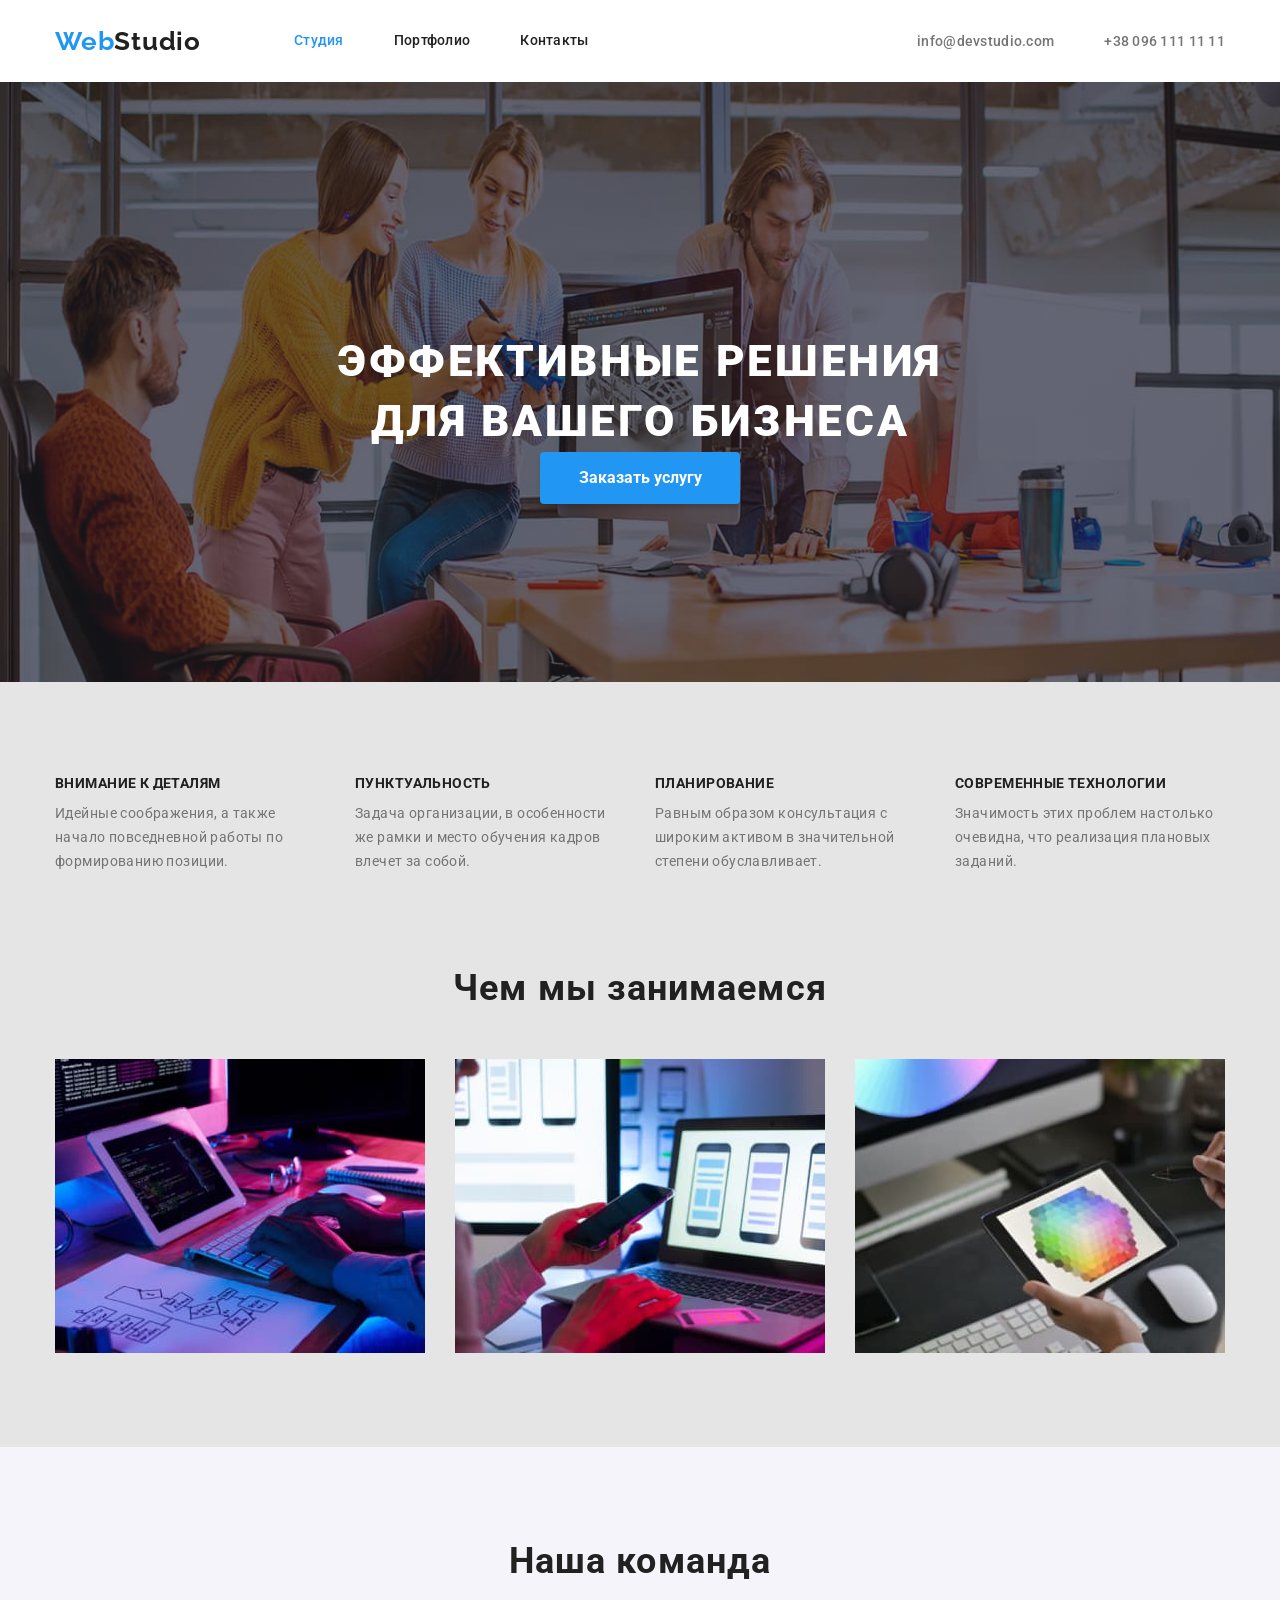
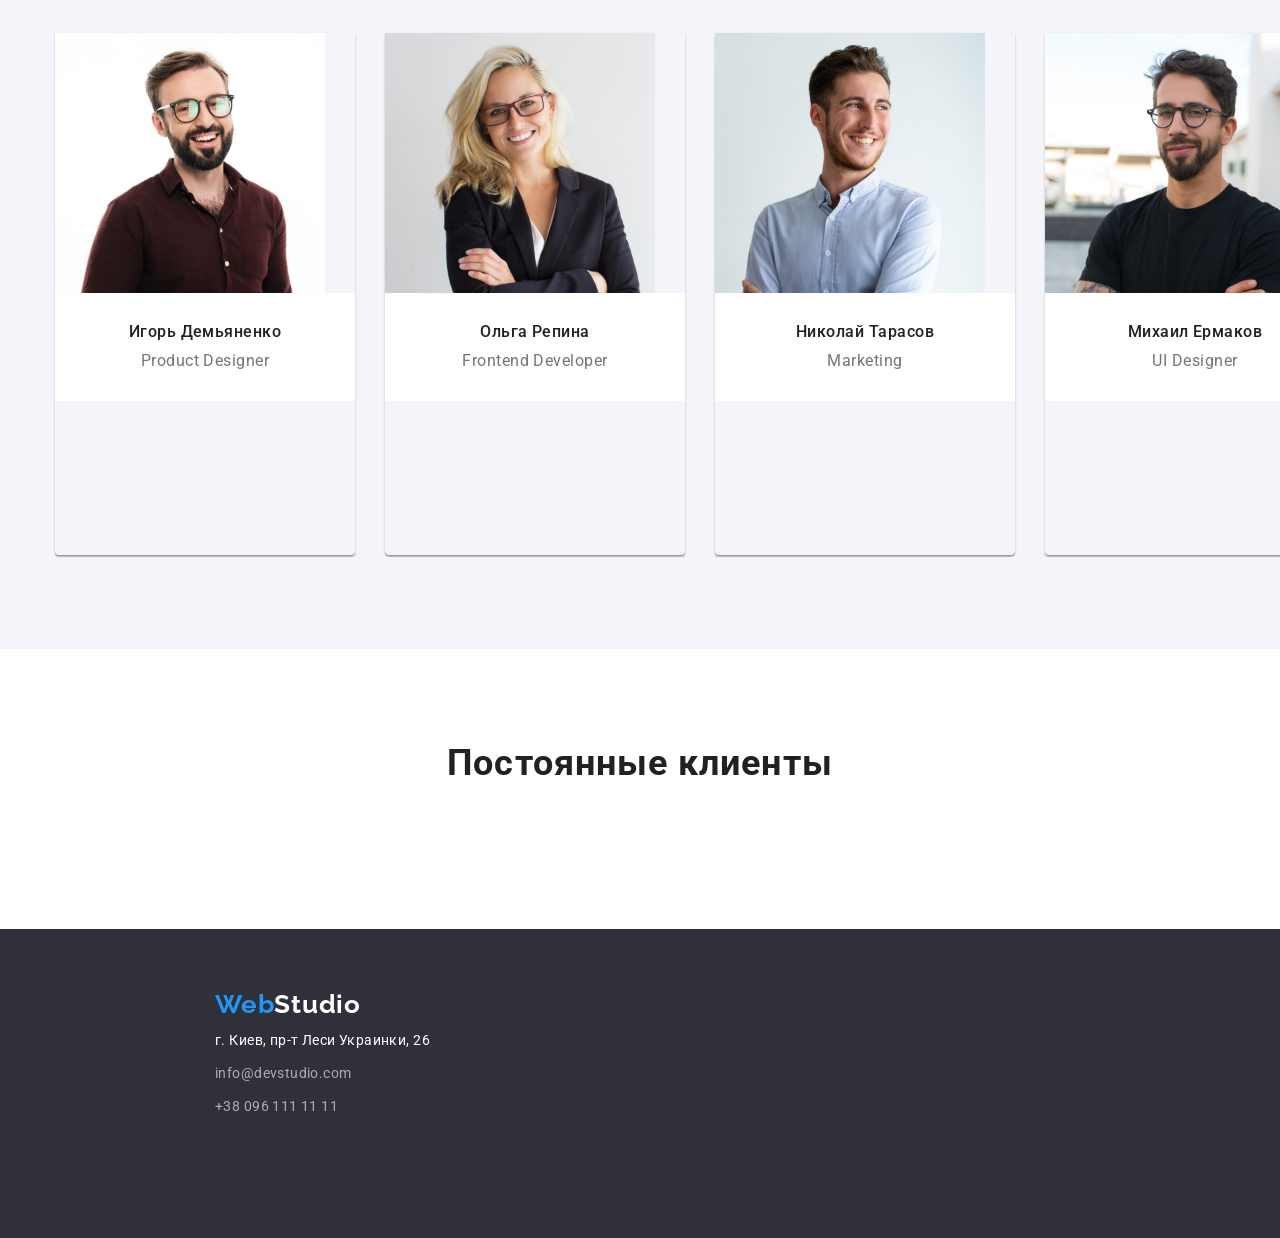
==== index.html @ 3b401ec9 "Add files via upload" ====
<!DOCTYPE html>
<html lang="ru">
<head>
    <meta charset="UTF-8">
    <meta name="viewport" content="width=device-width, initial-scale=1.0">
    <title>WebStudio</title>
    <!-- добавим шрифты Raleway, Roboto -->
    <link href="https://fonts.googleapis.com/css2?family=Raleway:wght@700&family=Roboto:wght@400;500;700;900&display=swap" rel="stylesheet"/>
    <link href="https://cdnjs.cloudflare.com/ajax/libs/modern-normalize/1.0.0/modern-normalize.min.css" rel="stylesheet"/>
    <link href="./css/styles.css" rel="stylesheet"/>
</head>
<body>
    <!-- Шапка сайта (Верхняя линяя) -->
    <header>
        <div class="header container">
        <!-- Главный блок навигации -->
        <nav class="site-nav">
            <a href="./index.html" lang="en" class="logo">
                Web<span class="logo-text-header">Studio</span>
            </a>

            <ul class="site-nav-list">
                <li class="site-nav-item">
                    <a href="./index.html" class="link current">Студия</a>
                </li>
                <li class="site-nav-item">
                    <a href="./portfolio.html" class="link">Портфолио</a>
                </li>
                <li class="site-nav-item">
                    <a href="" class="link">Контакты</a>
                </li>
            </ul>
        </nav>
        <!-- Контакты -->
        <div class="contacts">
            <ul class="contacts-list">
                <li>
                    <a href="mailto:info@devstudio.com" class="contacts-list-item">info@devstudio.com</a>
                </li>
                <li>
                    <a href="tel:+380961111111" class="contacts-list-item">+38 096 111 11 11</a>
                </li>
            </ul>
        </div>
        </div>
    </header>
    <!-- Основной контент -->
    <main>
        <!-- Блок Герой -->
        <section class="hero-section">
            <div class="hero container">
                <h1 class="main-head">Эффективные решения для вашего бизнеса</h1>
                <button type="button" class="button">Заказать услугу</button>
            </div>
        </section>
        <!-- Особенности -->
        <section class="features">
            <!-- Скроем заголовок в будущем, но секция должна быть озаглавлена -->
            <div class="container">
                <h2 class="visually-hidden">Особенности</h2>
            <ul class="features-list">
                <li>
                    <p class="features-list-item">Внимание к деталям</p>
                    <p class="features-list-text">
                        Идейные соображения, а также начало повседневной работы по формированию позиции.
                    </p>
                </li>
                <li>
                    <p class="features-list-item">Пунктуальность</p>
                    <p class="features-list-text">
                        Задача организации, в особенности же рамки и место обучения кадров влечет за собой.
                    </p>
                </li>
                <li>
                    <p class="features-list-item">Планирование</p>
                    <p class="features-list-text">
                        Равным образом консультация с широким активом в значительной степени обуславливает.
                    </p>
                </li>
                <li>
                    <p class="features-list-item">Современные технологии</p>
                    <p class="features-list-text">
                        Значимость этих проблем настолько очевидна, что реализация плановых заданий.
                    </p>
                </li>
            </ul>
            </div>
        </section>
        <!-- Чем мы занимаемся -->
        <section class="occupation">
            <h2>Чем мы занимаемся</h2>
            <div class="container">
                <ul class="occupation-list">
                    <li class="occupation-list-item">
                        <img src="./images/what-we-do/img1.jpg" alt="набор проекта" width="370" height="294">
                    </li>
                    <li class="occupation-list-item">
                        <img src="./images/what-we-do/img2.jpg" alt="разработка мобильного приложения" width="370" height="294">
                    </li>
                    <li class="occupation-list-item">
                        <img src="./images/what-we-do/img3.jpg" alt="адаптирование под планшет" width="370" height="294">
                    </li>
                </ul>
            </div>
        </section>
        <!-- Наша команда -->
        <section class="team">
            <div class="container">
                <h2>Наша команда</h2>
                <ul class="team-list">
                    <li class="team-list-item">
                        <img src="./images/team/product-designer.jpg" alt="Дизайнер продукта Игорь Демьяненко" width="270" height="260">
                        <h3 class="team-head">Игорь Демьяненко</h3>
                        <p class="team-text" lang="en">Product Designer</p>
                        <ul class="social-list">
                            <li class="social-list-item">
                                <a class="social-link" href="https://www.instagram.com/" aria-label="ссылка на instagram">
                                <svg>
                                    <use></use>
                                </svg>
                                </a>
                            </li>
                            <li></li>
                            <li></li>
                            <li></li>
                        </ul>
                     </li>
                    <li class="team-list-item">
                        <img src="./images/team/frontend-developer.jpg" alt="Разработчик Ольга Репина" width="270" height="260">
                        <h3 class="team-head">Ольга Репина</h3>
                        <p class="team-text" lang="en">Frontend Developer</p>
                        <ul class="social-list">
                            <li class="social-list-item">
                                <a class="social-link" href="https://www.instagram.com/" aria-label="ссылка на instagram">
                                <svg>
                                    <use></use>
                                </svg>
                                </a>
                            </li>
                            <li></li>
                            <li></li>
                            <li></li>
                        </ul>
                    </li>
                    <li class="team-list-item">
                        <img src="./images/team/marketing.jpg" alt="Работник маркетингого отдела Николай Тарасов" width="270" height="260">
                        <h3 class="team-head">Николай Тарасов</h3>
                        <p class="team-text" lang="en">Marketing</p>
                        <ul class="social-list">
                            <li class="social-list-item">
                                <a class="social-link" href="https://www.instagram.com/" aria-label="ссылка на instagram">
                                <svg>
                                    <use></use>
                                </svg>
                                </a>
                            </li>
                            <li></li>
                            <li></li>
                            <li></li>
                        </ul>
                    </li>
                    <li class="team-list-item">
                        <img src="./images/team/ui-designer.jpg" alt="Разработчик интерфейса Михаил Ермаков" width="270" height="260">
                        <h3 class="team-head">Михаил Ермаков</h3>
                        <p class="team-text" lang="en">UI Designer</p>
                        <ul class="social-list">
                            <li class="social-list-item">
                                <a class="social-link" href="https://www.instagram.com/" aria-label="ссылка на instagram">
                                <svg>
                                    <use></use>
                                </svg>
                                </a>
                            </li>
                            <li></li>
                            <li></li>
                            <li></li>
                        </ul>
                    </li>
                    </ul>
            </div>
        </section>

        <!-- Постоянные клиенты -->
        <section class="clients">
            <h2>Постоянные клиенты</h2>
            <ul class="clients-list">
                <li class="clients-list-item">
                    <a></a>
                </li>
                <li class="clients-list-item">
                    <a></a>
                </li>
                <li class="clients-list-item">
                    <a></a>
                </li>
                <li class="clients-list-item">
                    <a></a>
                </li>
                <li class="clients-list-item">
                    <a></a>
                </li>
                <li class="clients-list-item">
                    <a></a>
                </li>
            </ul>
        </section>
    </main>
    <!-- Подвал -->
    <footer class="footer">
        <div class=footer-container>
            <a href="./index.html" lang="en" class="logo">
                Web<span class="logo-text-footer">Studio</span>
            </a>
            <div class="address-container">
                <address class="address">
                    <ul class="address-list">
                        <li class="address-item">
                            <a href="https://goo.gl/maps/i8ScQQsGPe5ENQTx6" class="map">г. Киев, пр-т Леси Украинки, 26</a>
                        </li>
                        <li class="address-item">
                            <a href="mailto:info@devstudio.com" class="link">info@devstudio.com</a>
                        </li>
                        <li class="address-item">
                            <a href="tel:+380961111111" class="link">+38 096 111 11 11</a>
                        </li>
                    </ul>
                </address>
            </div>
        </div>
    </footer>
</body>
</html>
---- css/styles.css ----
html {
    box-sizing: border-box;
}

*,
*::before,
*::after {
  box-sizing: inherit;
  margin: 0;
  padding: 0;
  outline: 0px;
}

/* ===== Выделим палитру цветов макета ===== */
/* цвет фона шапки #FFFFFF 
цвет фона блоков Герой и Подвал #2F303A 
основной цвет фона #E5E5E5
вторичный цвет фона #F5F4FA 
основной цвет текста #212121 
вторичный цвет текста #757575
цвет акцента #2196F3 */

/* ===== оформление index.html ===== */

:root {
    --accent-color: #2196F3;
    --hero-footer-background-color: #2F303A;
    --primary-text-color: #212121;
    --secondary-text-color: #757575;
    --primary-font-color: #E5E5E5;
    --secondary-font-color: #F5F4FA;
}


.container {
    width: 1200px;
    padding-left: 15px;
    padding-right: 15px;
    margin: 0 auto;
  }

  img {
    display: block;
}

/* ===== Header ===== */

header {
    background-color: #FFFFFF;
    box-sizing: border-box;
    display: flex;
    left: 0px;
    top: 0px;
    margin: 0;
    text-align: center;
}

.header {
    display: flex;
    align-items: center;
}

.site-nav {
    display: flex;
    align-items: center;
}

.site-nav .logo {
    font-family: Raleway, sans-serif;
    font-style: normal;
    font-weight: 700;
    font-size: 26px;
    line-height: 1.19;
    letter-spacing: 0.03em;
    color: var(--accent-color);
}

.logo-text-header {
    color: var(--primary-text-color);
}

.logo:focus {
    color: #212121;
}

.site-nav-list .link {
    display: block;
    padding-top: 32px;
    padding-bottom: 32px;
    text-align: center;
}

.site-nav-list {
    display: flex;
    margin-left: 93px;
}

.site-nav-item:not(:last-child) {
    margin-right: 50px;
}

.contacts-list li {
    padding-top: 32px;
    padding-bottom: 32px;
    
}

.contacts-list {
    display: flex;
}

.contacts-list li + li {
    margin-left: 50px;
}

.contacts {
    display: flex;
    margin-left: auto;
}
/* убираем точки со списков, можно это сделать через селектор тега ul, а можно всем спискам обьявить class="list"(просто подсказка на будущее) */
ul {
    list-style: none;
    padding: 0px;
    margin: 0px;
}

/* убираем нижние подчеркивание ссылок и  */
a {
    text-decoration: none;
}

/* сменим цвет посещенных ссылок */
a:visited {
    color: #212121;
}

.site-nav-list .link {
    font-family: Roboto, sans-serif;
    font-style: normal;
    font-weight: 500;
    font-size: 14px;
    line-height: 1.14;
    letter-spacing: 0.02em;
    color: #212121;
}

.site-nav-list .link:hover,
.site-nav-list .link:focus {
    color: var(--accent-color);
}

.site-nav-list .link.current {
    color: var(--accent-color);
}

.contacts-list-item {
    font-family: Roboto, sans-serif;
    font-style: normal;
    font-weight: 500;
    font-size: 14px;
    line-height: 1.14;
    letter-spacing: 0.02em;
    color: #757575;

}

.contacts-list-item:hover,
.contacts-list-item:focus {
    color: var(--accent-color);
}

/* ===== Герой ===== */

.hero-section {
    /* background-color: var(--hero-footer-background-color); (old one)*/
    background-image: linear-gradient(rgba(47, 48, 58, 0.4), rgba(47, 48, 58, 0.4)), url(../images/background-img.jpg);
    background-size: 100% 100%;
    box-sizing: border-box;
    left: 0px;
    top: 10px;
    padding: 50px 0;
    min-height: 600px;
    display: flex;
}

.hero {
    text-align: center;
    width: 696px;
    padding-top: 200px;
    padding-bottom: 30px;
}

.main-head {
    font-family: Roboto, sans-serif;
    font-style: normal;
    font-weight: 900;
    font-size: 44px;
    line-height: 1.36;
    text-align: center;
    letter-spacing: 0.06em;
    text-transform: uppercase;
    color: #FFFFFF;
}

.button {
    background-color: var(--accent-color);
    font-family: Roboto, sans-serif;
    font-style: normal;
    font-weight: 700;
    font-size: 16px;
    line-height: 1.87;
    color: #FFFFFF;
    border-radius: 4px;
    padding: 10px 32px;
    box-shadow: 0px 4px 4px rgba(0, 0, 0, 0.15);
    width: 200px;
    text-align: center;
    border: 1px solid transparent;
}

/* ===== Особенности ===== */

/* спрячем заголовок */

.visually-hidden {
    position: absolute !important;
    clip: rect(1px 1px 1px 1px); /* IE6, IE7 */
    clip: rect(1px, 1px, 1px, 1px);
    padding:0 !important;
    border:0 !important;
    height: 1px !important; 
    width: 1px !important; 
    overflow: hidden;
}

.features {
    padding-top: 94px;
}

.features-list li {
    width: 270px;
}

.features-list li:not(:last-child) {
    margin-right: 30px;
}

.features,
.occupation {
    background-color: var(--primary-font-color);
    font-family: Roboto, sans-serif;
}

.features-list .features-list-item {
    font-style: normal;
    font-weight: 700;
    font-size: 14px;
    line-height: 1.14;
    letter-spacing: 0.03em;
    text-transform: uppercase;
    color: var(--primary-text-color);
}

.features-list .features-list-text {
    font-style: normal;
    font-weight: 400;
    font-size: 14px;
    line-height: 1.7;
    letter-spacing: 0.03em;
    color: var(--secondary-text-color);
}

.features-list {
    display: flex;
}

h2 {
    font-family: Roboto, sans-serif;
    font-style: normal;
    font-weight: 700;
    font-size: 36px;
    line-height: 1.16;
    text-align: center;
    letter-spacing: 0.03em;
    color: var(--primary-text-color);
}

.features-list-item {
    margin-bottom: 10px;
}

/* ===== Occupation ===== */

.occupation {
    padding-top: 94px;
    padding-bottom: 94px;
}

.occupation-list {
    display: flex;
    padding-top: 50px;
}

.occupation-list-item:not(:last-child) {
    margin-right: 30px;
}

/* ===== Команда ===== */

.team {
    background-color: var(--secondary-font-color);
    padding-top: 94px;
    padding-bottom: 94px;
}

h3 {
    font-family: Roboto, sans-serif;
    font-style: normal;
    font-weight: 500;
    font-size: 16px;
    line-height: 1.18;
    text-align: center;
    letter-spacing: 0.03em;
    color: var(--primary-text-color);
}

.team-text {
    font-family: Roboto, sans-serif;
    font-style: normal;
    font-weight: 400;
    font-size: 16px;
    line-height: 1.18;
    text-align: center;
    letter-spacing: 0.03em;
    color: var(--secondary-text-color);
    padding-top: 10px;
    padding-bottom: 30px;
    background-color: white;
}

.team-list {
    display: flex;
    padding-top: 50px;
}

.team-list-item:not(:last-child) {
    margin-right: 30px;
}

.team-head {
    padding-top: 30px;
    background-color: white;
}

.team-list-item {
    box-shadow: 0px 1px 3px rgba(0, 0, 0, 0.12), 0px 1px 1px rgba(0, 0, 0, 0.14), 0px 2px 1px rgba(0, 0, 0, 0.2);
    border-radius: 0px 0px 4px 4px;
}
    
/* ===== Наши клиенты ====== */

.clients h2 {
    padding-top: 94px;
}

.clients-list {
    padding-top: 50px;
    padding-bottom: 94px;
}

/* ===== Подвал ===== */

footer {
    background-color: var(--hero-footer-background-color);
    box-sizing: border-box;
    display: flex;
}

.footer .logo-text-footer {
    color: white;
}

.logo {
    font-family: Raleway, sans-serif;
    font-style: normal;
    font-weight: 700;
    font-size: 26px;
    line-height: 1.19;
    letter-spacing: 0.03em;
}

.footer .logo {
    color: var(--accent-color);
}

.address-item .map {
    font-family: Roboto, sans-serif;
    font-style: normal;
    font-weight: 400;
    font-size: 14px;
    line-height: 1.7;
    letter-spacing: 0.03em;
    color: #FFFFFF;
}

.address-item .map:focus {
    color: var(--accent-color);
}

.address-item .link {
    font-family: Roboto, sans-serif;
    font-style: normal;
    font-weight: 400;
    font-size: 14px;
    line-height: 1.7;
    letter-spacing: 0.03em;
    color: rgba(255, 255, 255, 0.6);
}

.address-item .link:focus {
    color: var(--accent-color);
}

.footer-container {
    padding-top: 60px;
    padding-left: 215px;
    padding-bottom: 60px;
}

.address-container {
    width: 231px;
    padding-bottom: 60px;
}

.map {
    padding-top: 20px;
}

.address-item {
    padding-top: 9px;
}

/* ===== portfolio.html ===== */

.examples-list-item h2 {
    text-align: left;
}

.filter-list {
    display: flex;
    flex-wrap: wrap;
    justify-content: center;
    padding-top: 100px;
    padding-bottom: 50px;
    height: 38px;
    border-radius: 4px;
}

.filter-list-item:not(:last-child) {
    margin-right: 8px;
}

.filter-list-link {
    font-family: Roboto, sans-serif;
    font-style: normal;
    font-weight: 500;
    font-size: 16px;
    line-height: 1.62;
    text-align: center;
    letter-spacing: 0.03em;
    color: #212121;
    background: #F5F4FA;
    padding: 6px 22px;
    border-radius: 4px;
}

.filter-list-link:hover,
.filter-list-link:focus {
    background-color: var(--accent-color);
    color: #FFFFFF;
}

.example-head {
    font-family: Roboto, sans-serif;
    font-style: normal;
    font-weight: 700;
    font-size: 18px;
    line-height: 2;
    letter-spacing: 0.06em;
    color: var(--primary-text-color);
    padding-top: 20px;
    padding-left: 24px;
    padding-right: 24px;
}

   .examples-list {
       display: flex;
       flex-wrap: wrap;
       padding-bottom: 94px;
   }

   .examples-list-item {
       width: 370px;
       border: 1px solid #EEEEEE;
   }

   .examples-list-item:not(:nth-child(3n)) {
    margin-right: 30px;
  }

   .examples-list-item:not(:nth-last-child(-n+3)) {
    margin-bottom: 30px;
  }

  .example-text {
      padding-top: 4px;
      padding-bottom: 20px;
      padding-left: 24px;
      padding-right: 24px;
  }
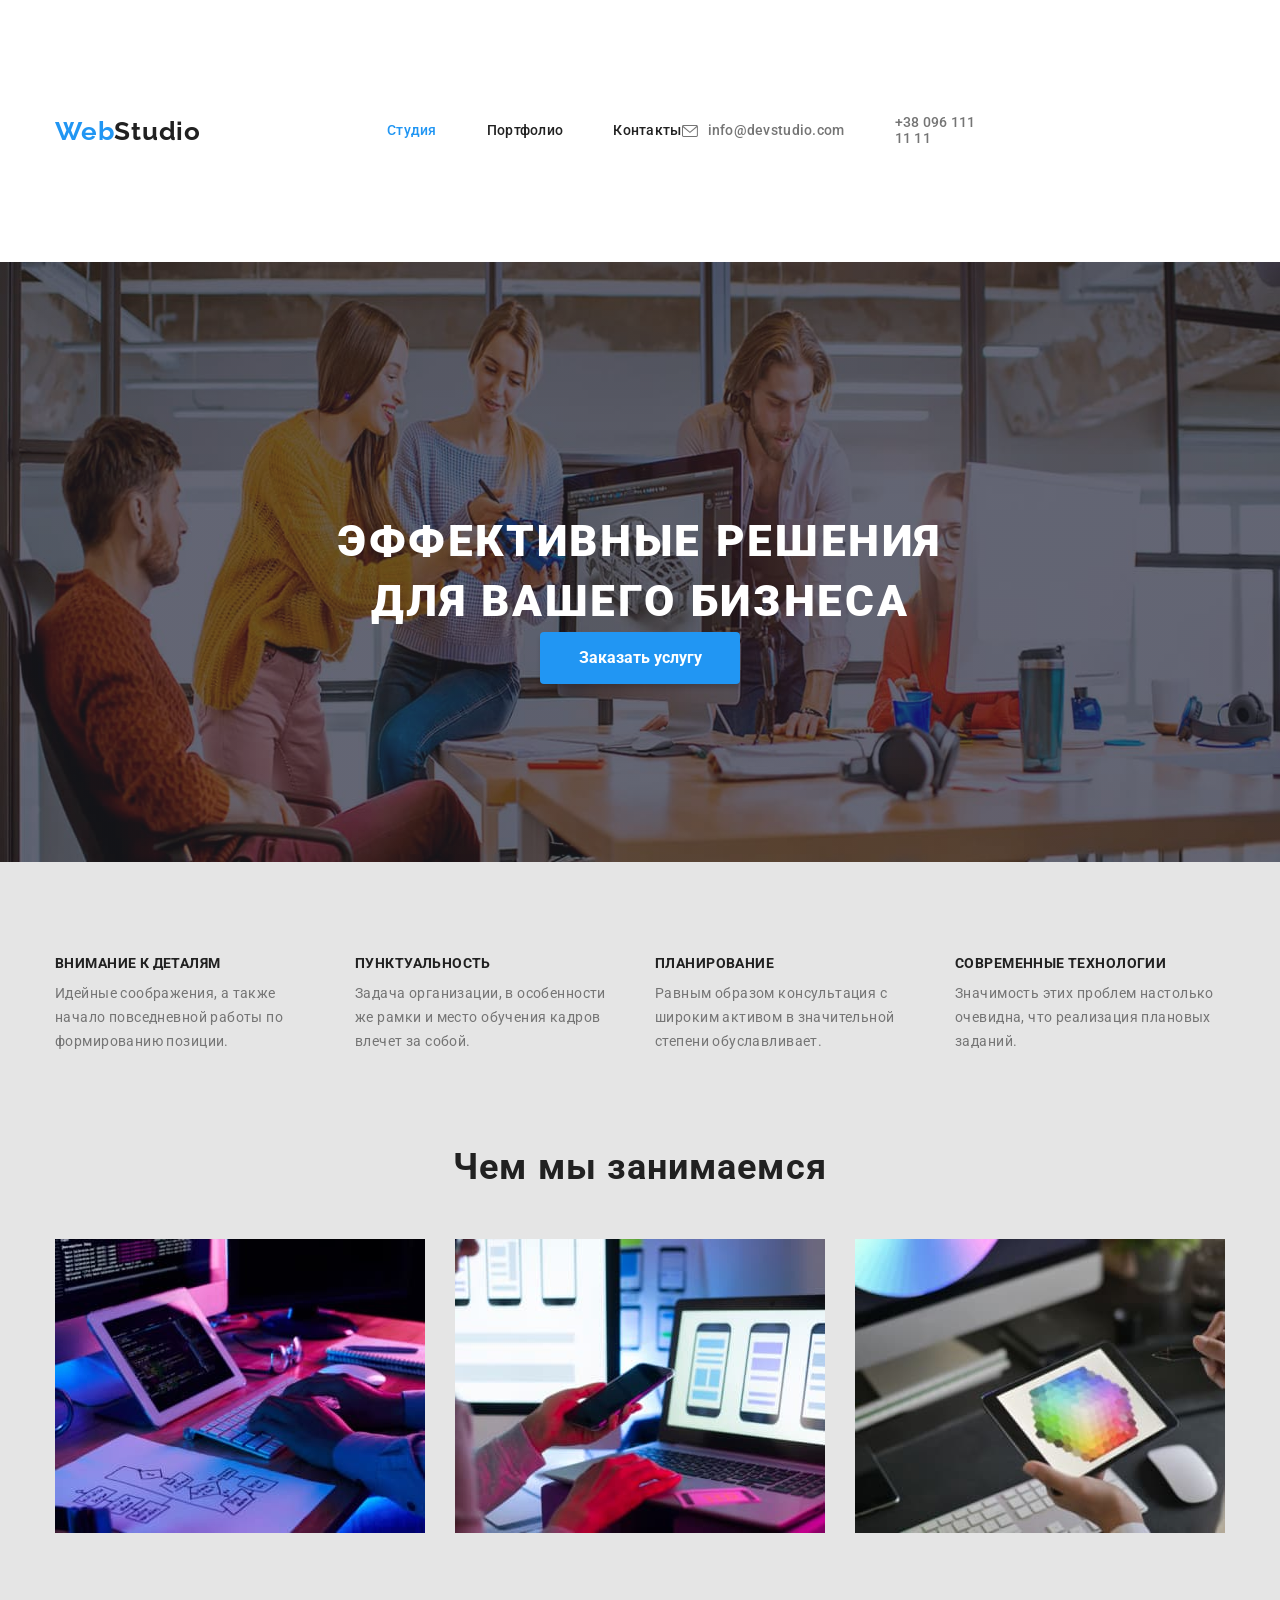
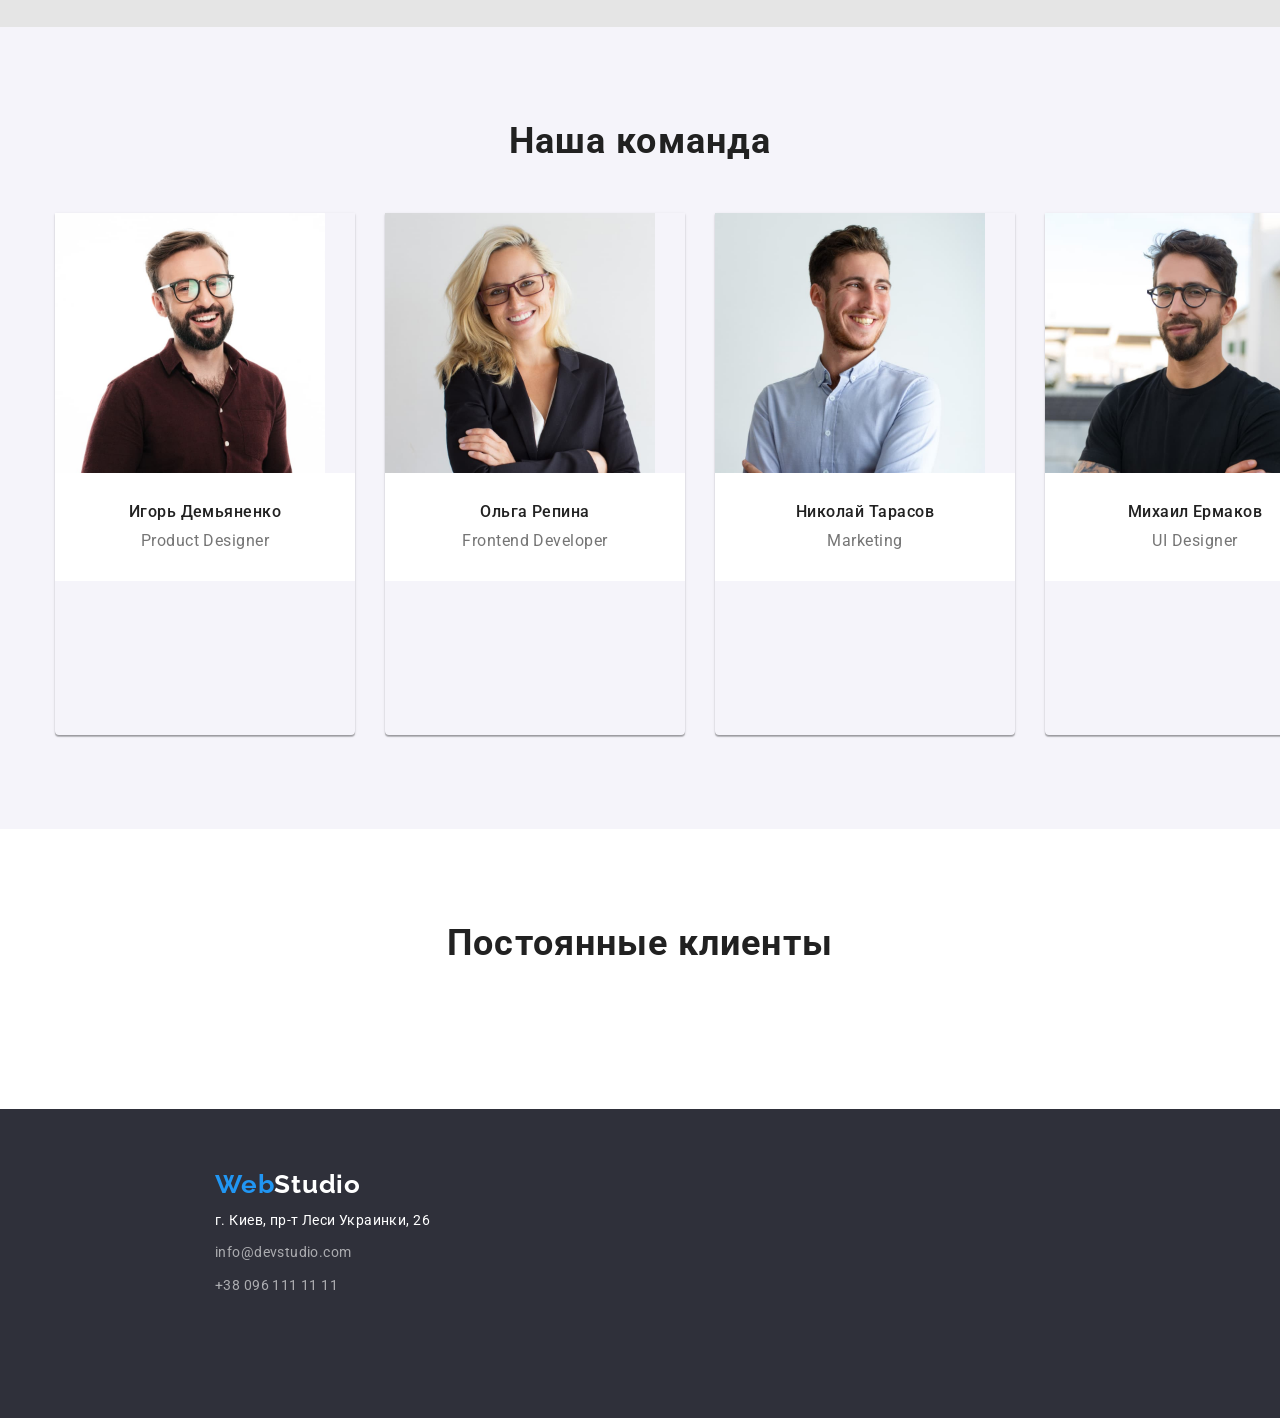
==== commit d942a037: "fixes" ====
--- a/index.html
+++ b/index.html
@@ -11,8 +11,8 @@
 </head>
 <body>
     <!-- Шапка сайта (Верхняя линяя) -->
-    <header>
-        <div class="header container">
+    <header class="header">
+        <div class="container header-container">
         <!-- Главный блок навигации -->
         <nav class="site-nav">
             <a href="./index.html" lang="en" class="logo">
@@ -34,11 +34,24 @@
         <!-- Контакты -->
         <div class="contacts">
             <ul class="contacts-list">
-                <li>
-                    <a href="mailto:info@devstudio.com" class="contacts-list-item">info@devstudio.com</a>
-                </li>
-                <li>
-                    <a href="tel:+380961111111" class="contacts-list-item">+38 096 111 11 11</a>
+                <li class="contacts-list-item">
+                    <a href="mailto:info@devstudio.com" class="contacts-list-link">
+                        <svg class="envelope">
+                            <use href="./images/svg/sprite.svg#icon-envelope">
+
+                            </use>
+                        </svg>
+                        info@devstudio.com
+                    </a>
+                </li>
+                <li class="contacts-list-item">
+                    <a href="tel:+380961111111" class="contacts-list-link">+38 096 111 11 11
+                        <svg>
+                            <use href="./images/svg/sprite.svg#mobile">
+
+                            </use>
+                        </svg>
+                    </a>
                 </li>
             </ul>
         </div>
@@ -115,7 +128,7 @@
                         <ul class="social-list">
                             <li class="social-list-item">
                                 <a class="social-link" href="https://www.instagram.com/" aria-label="ссылка на instagram">
-                                <svg>
+                                <svg >
                                     <use></use>
                                 </svg>
                                 </a>
--- a/css/styles.css
+++ b/css/styles.css
@@ -45,17 +45,14 @@
 
 /* ===== Header ===== */
 
-header {
-    background-color: #FFFFFF;
-    box-sizing: border-box;
-    display: flex;
-    left: 0px;
-    top: 0px;
-    margin: 0;
-    text-align: center;
-}
-
 .header {
+    display: flex;
+    width: 100%;
+    padding-top: 24px;
+    padding-bottom: 24px;
+}
+
+.header-container {
     display: flex;
     align-items: center;
 }
@@ -93,6 +90,7 @@
 .site-nav-list {
     display: flex;
     margin-left: 93px;
+    margin-right: auto;
 }
 
 .site-nav-item:not(:last-child) {
@@ -107,6 +105,7 @@
 
 .contacts-list {
     display: flex;
+    align-items: center;
 }
 
 .contacts-list li + li {
@@ -153,7 +152,9 @@
     color: var(--accent-color);
 }
 
-.contacts-list-item {
+.contacts-list-link {
+    display: flex;
+    align-items: center;
     font-family: Roboto, sans-serif;
     font-style: normal;
     font-weight: 500;
@@ -162,6 +163,16 @@
     letter-spacing: 0.02em;
     color: #757575;
 
+}
+
+.contacts-list-item {
+    align-items: center;
+}
+
+.envelope {
+    width: 16px;
+    height: 12px;
+    margin-right: 10px;
 }
 
 .contacts-list-item:hover,
@@ -387,6 +398,8 @@
     font-size: 26px;
     line-height: 1.19;
     letter-spacing: 0.03em;
+    margin-right: 93px;
+    display: block;
 }
 
 .footer .logo {
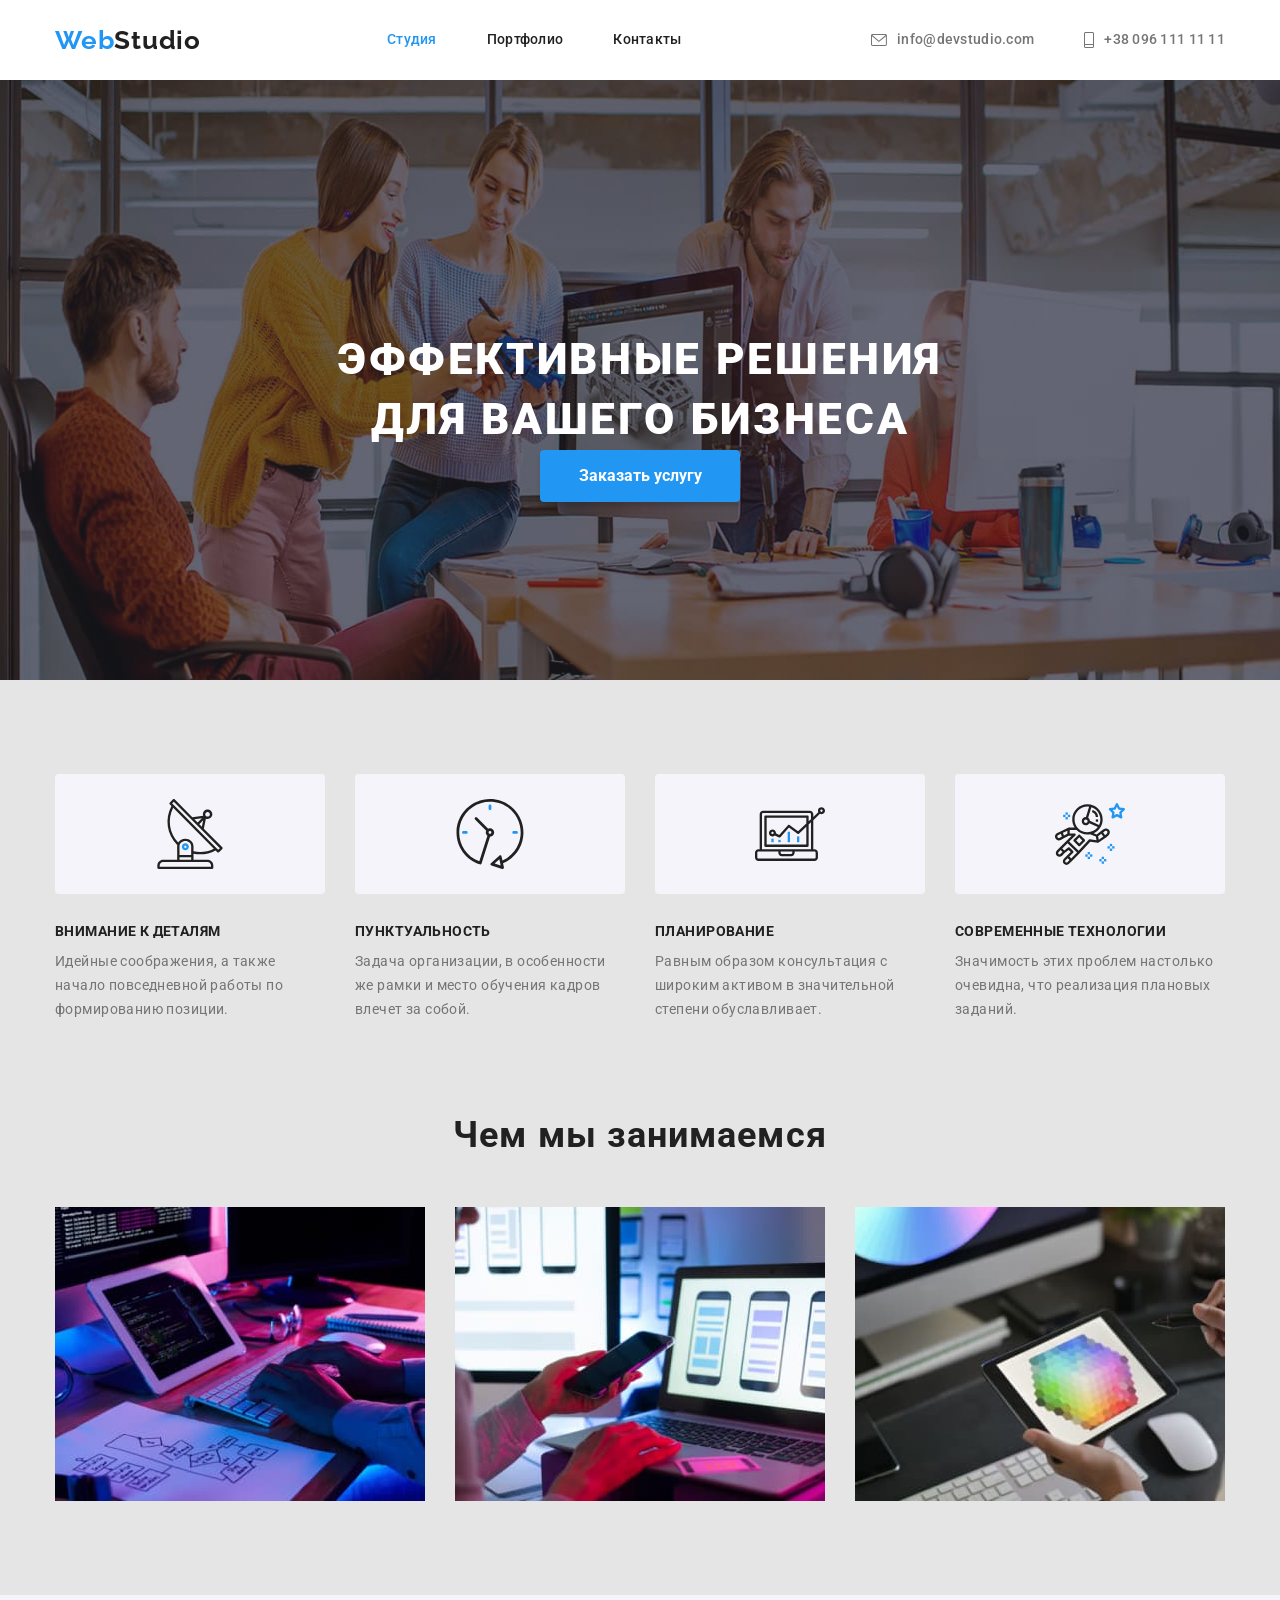
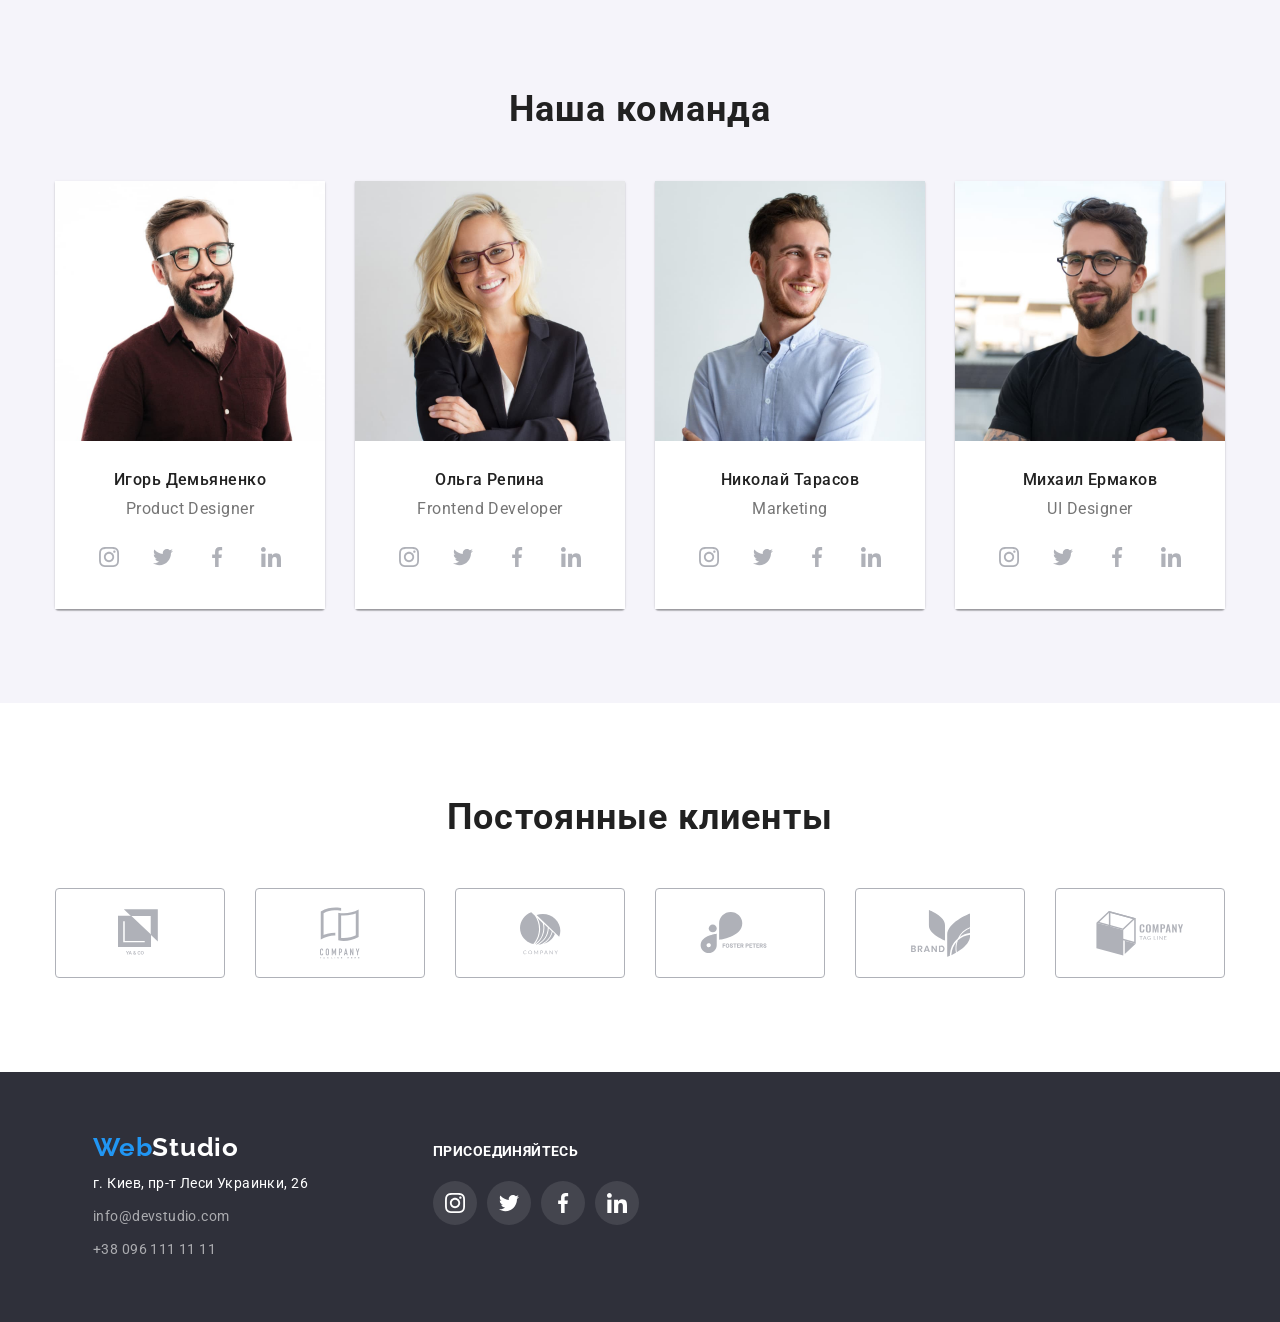
==== commit 27209656: "Fixes All Fixes" ====
--- a/index.html
+++ b/index.html
@@ -45,12 +45,13 @@
                     </a>
                 </li>
                 <li class="contacts-list-item">
-                    <a href="tel:+380961111111" class="contacts-list-link">+38 096 111 11 11
-                        <svg>
-                            <use href="./images/svg/sprite.svg#mobile">
+                    <a href="tel:+380961111111" class="contacts-list-link">
+                        <svg class="mobile">
+                            <use href="./images/svg/sprite.svg#icon-mobile">
 
                             </use>
                         </svg>
+                        +38 096 111 11 11
                     </a>
                 </li>
             </ul>
@@ -72,26 +73,26 @@
             <div class="container">
                 <h2 class="visually-hidden">Особенности</h2>
             <ul class="features-list">
-                <li>
-                    <p class="features-list-item">Внимание к деталям</p>
+                <li class="features-list-item attentiveness">
+                    <p class="features-list-head">Внимание к деталям</p>
                     <p class="features-list-text">
                         Идейные соображения, а также начало повседневной работы по формированию позиции.
                     </p>
                 </li>
-                <li>
-                    <p class="features-list-item">Пунктуальность</p>
+                <li class="features-list-item punctuality">
+                    <p class="features-list-head">Пунктуальность</p>
                     <p class="features-list-text">
                         Задача организации, в особенности же рамки и место обучения кадров влечет за собой.
                     </p>
                 </li>
-                <li>
-                    <p class="features-list-item">Планирование</p>
+                <li class="features-list-item planning">
+                    <p class="features-list-head">Планирование</p>
                     <p class="features-list-text">
                         Равным образом консультация с широким активом в значительной степени обуславливает.
                     </p>
                 </li>
-                <li>
-                    <p class="features-list-item">Современные технологии</p>
+                <li class="features-list-item innovation">
+                    <p class="features-list-head">Современные технологии</p>
                     <p class="features-list-text">
                         Значимость этих проблем настолько очевидна, что реализация плановых заданий.
                     </p>
@@ -127,15 +128,33 @@
                         <p class="team-text" lang="en">Product Designer</p>
                         <ul class="social-list">
                             <li class="social-list-item">
-                                <a class="social-link" href="https://www.instagram.com/" aria-label="ссылка на instagram">
-                                <svg >
-                                    <use></use>
-                                </svg>
-                                </a>
-                            </li>
-                            <li></li>
-                            <li></li>
-                            <li></li>
+                                <a class="social-link" href="https://www.instagram.com/" aria-label="ссылка на Instagram">
+                                <svg class="social-svg">
+                                    <use href="./images/svg/sprite.svg#icon-instagram"></use>
+                                </svg>
+                                </a>
+                            </li>
+                            <li class="social-list-item">
+                                <a class="social-link" href="https://twitter.com/?lang=ru" aria-label="ссылка на Twitter">
+                                <svg class="social-svg">
+                                    <use href="./images/svg/sprite.svg#icon-twitter"></use>
+                                </svg>
+                                </a>
+                            </li>
+                            <li class="social-list-item">
+                                <a class="social-link" href="https://www.facebook.com/" aria-label="ссылка на Facebook">
+                                <svg class="social-svg">
+                                    <use href="./images/svg/sprite.svg#icon-facebook"></use>
+                                </svg>
+                                </a>
+                            </li>
+                            <li class="social-list-item">
+                                <a class="social-link" href="https://www.linkedin.com/" aria-label="ссылка на Linkedin">
+                                <svg class="social-svg">
+                                    <use href="./images/svg/sprite.svg#icon-linkedin"></use>
+                                </svg>
+                                </a>
+                            </li>
                         </ul>
                      </li>
                     <li class="team-list-item">
@@ -144,15 +163,33 @@
                         <p class="team-text" lang="en">Frontend Developer</p>
                         <ul class="social-list">
                             <li class="social-list-item">
-                                <a class="social-link" href="https://www.instagram.com/" aria-label="ссылка на instagram">
-                                <svg>
-                                    <use></use>
-                                </svg>
-                                </a>
-                            </li>
-                            <li></li>
-                            <li></li>
-                            <li></li>
+                                <a class="social-link" href="https://www.instagram.com/" aria-label="ссылка на Instagram">
+                                <svg class="social-svg">
+                                    <use href="./images/svg/sprite.svg#icon-instagram"></use>
+                                </svg>
+                                </a>
+                            </li>
+                            <li class="social-list-item">
+                                <a class="social-link" href="https://twitter.com/?lang=ru" aria-label="ссылка на Twitter">
+                                <svg class="social-svg">
+                                    <use href="./images/svg/sprite.svg#icon-twitter"></use>
+                                </svg>
+                                </a>
+                            </li>
+                            <li class="social-list-item">
+                                <a class="social-link" href="https://www.facebook.com/" aria-label="ссылка на Facebook">
+                                <svg class="social-svg">
+                                    <use href="./images/svg/sprite.svg#icon-facebook"></use>
+                                </svg>
+                                </a>
+                            </li>
+                            <li class="social-list-item">
+                                <a class="social-link" href="https://www.linkedin.com/" aria-label="ссылка на Linkedin">
+                                <svg class="social-svg">
+                                    <use href="./images/svg/sprite.svg#icon-linkedin"></use>
+                                </svg>
+                                </a>
+                            </li>
                         </ul>
                     </li>
                     <li class="team-list-item">
@@ -161,15 +198,33 @@
                         <p class="team-text" lang="en">Marketing</p>
                         <ul class="social-list">
                             <li class="social-list-item">
-                                <a class="social-link" href="https://www.instagram.com/" aria-label="ссылка на instagram">
-                                <svg>
-                                    <use></use>
-                                </svg>
-                                </a>
-                            </li>
-                            <li></li>
-                            <li></li>
-                            <li></li>
+                                <a class="social-link" href="https://www.instagram.com/" aria-label="ссылка на Instagram">
+                                <svg class="social-svg">
+                                    <use href="./images/svg/sprite.svg#icon-instagram"></use>
+                                </svg>
+                                </a>
+                            </li>
+                            <li class="social-list-item">
+                                <a class="social-link" href="https://twitter.com/?lang=ru" aria-label="ссылка на Twitter">
+                                <svg class="social-svg">
+                                    <use href="./images/svg/sprite.svg#icon-twitter"></use>
+                                </svg>
+                                </a>
+                            </li>
+                            <li class="social-list-item">
+                                <a class="social-link" href="https://www.facebook.com/" aria-label="ссылка на Facebook">
+                                <svg class="social-svg">
+                                    <use href="./images/svg/sprite.svg#icon-facebook"></use>
+                                </svg>
+                                </a>
+                            </li>
+                            <li class="social-list-item">
+                                <a class="social-link" href="https://www.linkedin.com/" aria-label="ссылка на Linkedin">
+                                <svg class="social-svg">
+                                    <use href="./images/svg/sprite.svg#icon-linkedin"></use>
+                                </svg>
+                                </a>
+                            </li>
                         </ul>
                     </li>
                     <li class="team-list-item">
@@ -178,15 +233,33 @@
                         <p class="team-text" lang="en">UI Designer</p>
                         <ul class="social-list">
                             <li class="social-list-item">
-                                <a class="social-link" href="https://www.instagram.com/" aria-label="ссылка на instagram">
-                                <svg>
-                                    <use></use>
-                                </svg>
-                                </a>
-                            </li>
-                            <li></li>
-                            <li></li>
-                            <li></li>
+                                <a class="social-link" href="https://www.instagram.com/" aria-label="ссылка на Instagram">
+                                <svg class="social-svg">
+                                    <use href="./images/svg/sprite.svg#icon-instagram"></use>
+                                </svg>
+                                </a>
+                            </li>
+                            <li class="social-list-item">
+                                <a class="social-link" href="https://twitter.com/?lang=ru" aria-label="ссылка на Twitter">
+                                <svg class="social-svg">
+                                    <use href="./images/svg/sprite.svg#icon-twitter"></use>
+                                </svg>
+                                </a>
+                            </li>
+                            <li class="social-list-item">
+                                <a class="social-link" href="https://www.facebook.com/" aria-label="ссылка на Facebook">
+                                <svg class="social-svg">
+                                    <use href="./images/svg/sprite.svg#icon-facebook"></use>
+                                </svg>
+                                </a>
+                            </li>
+                            <li class="social-list-item">
+                                <a class="social-link" href="https://www.linkedin.com/" aria-label="ссылка на Linkedin">
+                                <svg class="social-svg">
+                                    <use href="./images/svg/sprite.svg#icon-linkedin"></use>
+                                </svg>
+                                </a>
+                            </li>
                         </ul>
                     </li>
                     </ul>
@@ -198,33 +271,56 @@
             <h2>Постоянные клиенты</h2>
             <ul class="clients-list">
                 <li class="clients-list-item">
-                    <a></a>
-                </li>
-                <li class="clients-list-item">
-                    <a></a>
-                </li>
-                <li class="clients-list-item">
-                    <a></a>
-                </li>
-                <li class="clients-list-item">
-                    <a></a>
-                </li>
-                <li class="clients-list-item">
-                    <a></a>
-                </li>
-                <li class="clients-list-item">
-                    <a></a>
+                    <a href="" class="clients-link" aria-label="ссылка на клиента">
+                        <svg class="client-svg" width="44" height="49">
+                            <use href="./images/svg/sprite.svg#icon-logo1"></use>
+                        </svg>
+                    </a>
+                </li>
+                <li class="clients-list-item">
+                    <a href="" class="clients-link" aria-label="ссылка на клиента">
+                        <svg class="client-svg" width="40" height="52">
+                            <use href="./images/svg/sprite.svg#icon-logo2"></use>
+                        </svg>
+                    </a>
+                </li>
+                <li class="clients-list-item">
+                    <a href="" class="clients-link" aria-label="ссылка на клиента">
+                        <svg class="client-svg" width="41" height="43">
+                            <use href="./images/svg/sprite.svg#icon-logo3"></use>
+                        </svg>
+                    </a>
+                </li>
+                <li class="clients-list-item">
+                    <a href="" class="clients-link" aria-label="ссылка на клиента">
+                        <svg class="client-svg" width="82" height="42">
+                            <use href="./images/svg/sprite.svg#icon-logo4"></use>
+                        </svg>
+                    </a>
+                </li>
+                <li class="clients-list-item">
+                    <a href="" class="clients-link" aria-label="ссылка на клиента">
+                        <svg class="client-svg" width="59" height="47">
+                            <use href="./images/svg/sprite.svg#icon-logo5"></use>
+                        </svg>
+                    </a>
+                </li>
+                <li class="clients-list-item">
+                    <a href="" class="clients-link" aria-label="ссылка на клиента">
+                        <svg class="client-svg" width="88" height="45">
+                            <use href="./images/svg/sprite.svg#icon-logo6"></use>
+                        </svg>
+                    </a>
                 </li>
             </ul>
         </section>
     </main>
     <!-- Подвал -->
     <footer class="footer">
-        <div class=footer-container>
-            <a href="./index.html" lang="en" class="logo">
-                Web<span class="logo-text-footer">Studio</span>
-            </a>
-            <div class="address-container">
+            <div class="address-container container">
+                <a href="./index.html" lang="en" class="logo">
+                    Web<span class="logo-text-footer">Studio</span>
+                </a>
                 <address class="address">
                     <ul class="address-list">
                         <li class="address-item">
@@ -239,7 +335,39 @@
                     </ul>
                 </address>
             </div>
-        </div>
+            <div class="social-links-container">
+                <b>присоединяйтесь</b>
+                <ul class="social-list-footer">
+                    <li class="social-list-item-footer">
+                        <a class="social-link-footer" href="https://www.instagram.com/" aria-label="ссылка на Instagram">
+                        <svg class="social-svg-footer">
+                            <use href="./images/svg/sprite.svg#icon-instagram"></use>
+                        </svg>
+                        </a>
+                    </li>
+                    <li class="social-list-item-footer">
+                        <a class="social-link-footer" href="https://twitter.com/?lang=ru" aria-label="ссылка на Twitter">
+                        <svg class="social-svg-footer">
+                            <use href="./images/svg/sprite.svg#icon-twitter"></use>
+                        </svg>
+                        </a>
+                    </li>
+                    <li class="social-list-item-footer">
+                        <a class="social-link-footer" href="https://www.facebook.com/" aria-label="ссылка на Facebook">
+                        <svg class="social-svg-footer">
+                            <use href="./images/svg/sprite.svg#icon-facebook"></use>
+                        </svg>
+                        </a>
+                    </li>
+                    <li class="social-list-item-footer">
+                        <a class="social-link-footer" href="https://www.linkedin.com/" aria-label="ссылка на Linkedin">
+                        <svg class="social-svg-footer">
+                            <use href="./images/svg/sprite.svg#icon-linkedin"></use>
+                        </svg>
+                        </a>
+                    </li>
+                </ul>
+            </div>
     </footer>
 </body>
 </html>
--- a/css/styles.css
+++ b/css/styles.css
@@ -48,8 +48,6 @@
 .header {
     display: flex;
     width: 100%;
-    padding-top: 24px;
-    padding-bottom: 24px;
 }
 
 .header-container {
@@ -175,9 +173,33 @@
     margin-right: 10px;
 }
 
-.contacts-list-item:hover,
-.contacts-list-item:focus {
+.mobile {
+    width: 10px;
+    height: 16px;
+    margin-right: 10px;
+}
+
+.contacts-list-link:hover,
+.contacts-list-link:focus {
     color: var(--accent-color);
+}
+
+.envelope {
+    fill: #757575;
+}
+
+.contacts-list-link:hover .envelope,
+.contacts-list-link:focus .envelope {
+    fill: var(--accent-color);
+}
+
+.mobile {
+    fill: #757575;
+}
+
+.contacts-list-link:hover .mobile,
+.contacts-list-link:focus .mobile {
+    fill: var(--accent-color);
 }
 
 /* ===== Герой ===== */
@@ -192,6 +214,7 @@
     padding: 50px 0;
     min-height: 600px;
     display: flex;
+    background-repeat: no-repeat;
 }
 
 .hero {
@@ -262,7 +285,7 @@
     font-family: Roboto, sans-serif;
 }
 
-.features-list .features-list-item {
+.features-list .features-list-head {
     font-style: normal;
     font-weight: 700;
     font-size: 14px;
@@ -296,8 +319,60 @@
     color: var(--primary-text-color);
 }
 
-.features-list-item {
+.features-list-head {
     margin-bottom: 10px;
+}
+
+.attentiveness .features-list-head::before {
+    display: block;
+    content: "";
+    width: 270px;
+    height: 120px;
+    background-color: #f5f4fa;
+    background-image: url(../images/svg/antenna.svg);
+    background-repeat: no-repeat;
+    background-position: center;
+    margin-bottom: 30px;
+    border-radius: 4px;
+}
+
+.punctuality .features-list-head::before {
+    display: block;
+    content: "";
+    width: 270px;
+    height: 120px;
+    background-color: #f5f4fa;
+    background-image: url(../images/svg/clock.svg);
+    background-repeat: no-repeat;
+    background-position: center;
+    margin-bottom: 30px;
+    border-radius: 4px;
+}
+
+.planning .features-list-head::before {
+    display: block;
+    content: "";
+    width: 270px;
+    height: 120px;
+    background-color: #f5f4fa;
+    background-image: url(../images/svg/diagram.svg);
+    background-repeat: no-repeat;
+    background-position: center;
+    margin-bottom: 30px;
+    border-radius: 4px;
+}
+
+.innovation .features-list-head::before{
+    display: block;
+    content: "";
+    width: 270px;
+    height: 120px;
+    background-color: #f5f4fa;
+    background-image: url(../images/svg/astronaut.svg);
+    background-repeat: no-repeat;
+    background-position: center;
+    margin-bottom: 30px;
+    border-radius: 4px;
 }
 
 /* ===== Occupation ===== */
@@ -345,7 +420,6 @@
     letter-spacing: 0.03em;
     color: var(--secondary-text-color);
     padding-top: 10px;
-    padding-bottom: 30px;
     background-color: white;
 }
 
@@ -366,8 +440,51 @@
 .team-list-item {
     box-shadow: 0px 1px 3px rgba(0, 0, 0, 0.12), 0px 1px 1px rgba(0, 0, 0, 0.14), 0px 2px 1px rgba(0, 0, 0, 0.2);
     border-radius: 0px 0px 4px 4px;
+    width: 270px;
+}
+
+.social-list {
+    display: flex;
+    background-color: white;
+    justify-content: center;
+    align-items: center;
+    padding: 0px 32px;
+    padding-top: 16px;
+    padding-bottom: 30px;
+}
+
+.social-list-item:not(:last-child) {
+    margin-right: 10px;
+}
+
+.social-list-item .social-link {
+    display: flex;
+    width: 44px;
+    height: 44px;
+    justify-content: center;
+    align-items: center;
+}
+
+.social-svg {
+    width: 20px;
+    height: 20px;
+    fill: #AFB1B8;
 }
     
+.social-link:hover,
+.social-link:focus {
+    background-color: var(--accent-color);
+}
+
+.social-link:hover .social-svg,
+.social-link:focus .social-svg {
+    fill: white;
+}
+
+.social-link {
+    border-radius: 50%;
+}
+
 /* ===== Наши клиенты ====== */
 
 .clients h2 {
@@ -375,16 +492,65 @@
 }
 
 .clients-list {
+    display: flex;
+    align-items: center;
+    justify-content: center;
+    flex-wrap: wrap;
     padding-top: 50px;
     padding-bottom: 94px;
 }
 
+.clients-list-item:not(:last-child) {
+    margin-right: 30px;
+}
+
+.clients-link {
+    display: flex;
+    justify-content: center;
+    align-items: center;
+    width: 170px;
+    height: 90px;
+    border: 1px solid #afb1b8;
+    border-radius: 4px;
+}
+
+.client-svg {
+    fill: #AFB1B8;
+}
+
+.clients-link:hover .client-svg,
+.clients-link:focus .client-svg {
+    fill: var(--accent-color);
+}
+
+.clients-link:hover,
+.clients-link:focus {
+    border-color: var(--accent-color);
+}
+
 /* ===== Подвал ===== */
 
-footer {
+footer{
+    display: flex;
+    flex-direction: row;
+    justify-content: flex-start;
+    align-items: baseline;
+    flex-wrap: wrap;
+    padding-top: 60px;
+    padding-bottom: 60px;
     background-color: var(--hero-footer-background-color);
-    box-sizing: border-box;
-    display: flex;
+    max-height: 252px;
+}
+
+.footer {
+    display: flex;
+    flex-direction: row;
+    justify-content: flex-start;
+    align-items: baseline;
+    flex-wrap: wrap;
+    padding-top: 60px;
+    padding-bottom: 60px;
+    max-height: 252px;
 }
 
 .footer .logo-text-footer {
@@ -434,15 +600,14 @@
     color: var(--accent-color);
 }
 
-.footer-container {
-    padding-top: 60px;
-    padding-left: 215px;
-    padding-bottom: 60px;
-}
-
 .address-container {
-    width: 231px;
-    padding-bottom: 60px;
+    display: flex;
+    flex-direction: column;
+    flex-wrap: wrap;
+    padding: 0;
+    margin-left: 93px;
+    margin-right: 70px;
+    max-width: 270px;
 }
 
 .map {
@@ -451,6 +616,66 @@
 
 .address-item {
     padding-top: 9px;
+}
+
+.social-link-container {
+    display: flex;
+    flex-direction: column;
+    flex-wrap: wrap;
+    margin-left: 30px;
+    margin-right: 0;
+    padding: 0;
+    max-width: 270px;
+}
+
+.social-links-container b {
+    font-family: Roboto;
+    font-style: normal;
+    font-weight: bold;
+    font-size: 14px;
+    line-height: 16px;
+    letter-spacing: 0.03em;
+    text-transform: uppercase;
+    color: #FFFFFF;
+}
+
+.social-list-item-footer {
+    display: flex;
+    width: 44px;
+    height: 44px;
+    border-radius: 50%;
+    background-color: rgba(255, 255, 255, 0.1);
+    justify-content: center;
+    align-items: center;
+}
+
+.social-list-item-footer:not(:last-child) {
+    margin-right: 10px;
+}
+
+.social-list-footer {
+    display: flex;
+    padding-top: 20px;
+}
+
+.social-svg-footer {
+    width: 20px;
+    height: 20px;
+    fill: white;
+}
+
+.social-link-footer {
+    border-radius: 50%;
+    display: flex;
+    width: 44px;
+    height: 44px;
+    justify-content: center;
+    align-items: center;
+}
+
+.social-link-footer:hover,
+.social-link-footer:focus {
+    background-color: var(--accent-color);
 }
 
 /* ===== portfolio.html ===== */
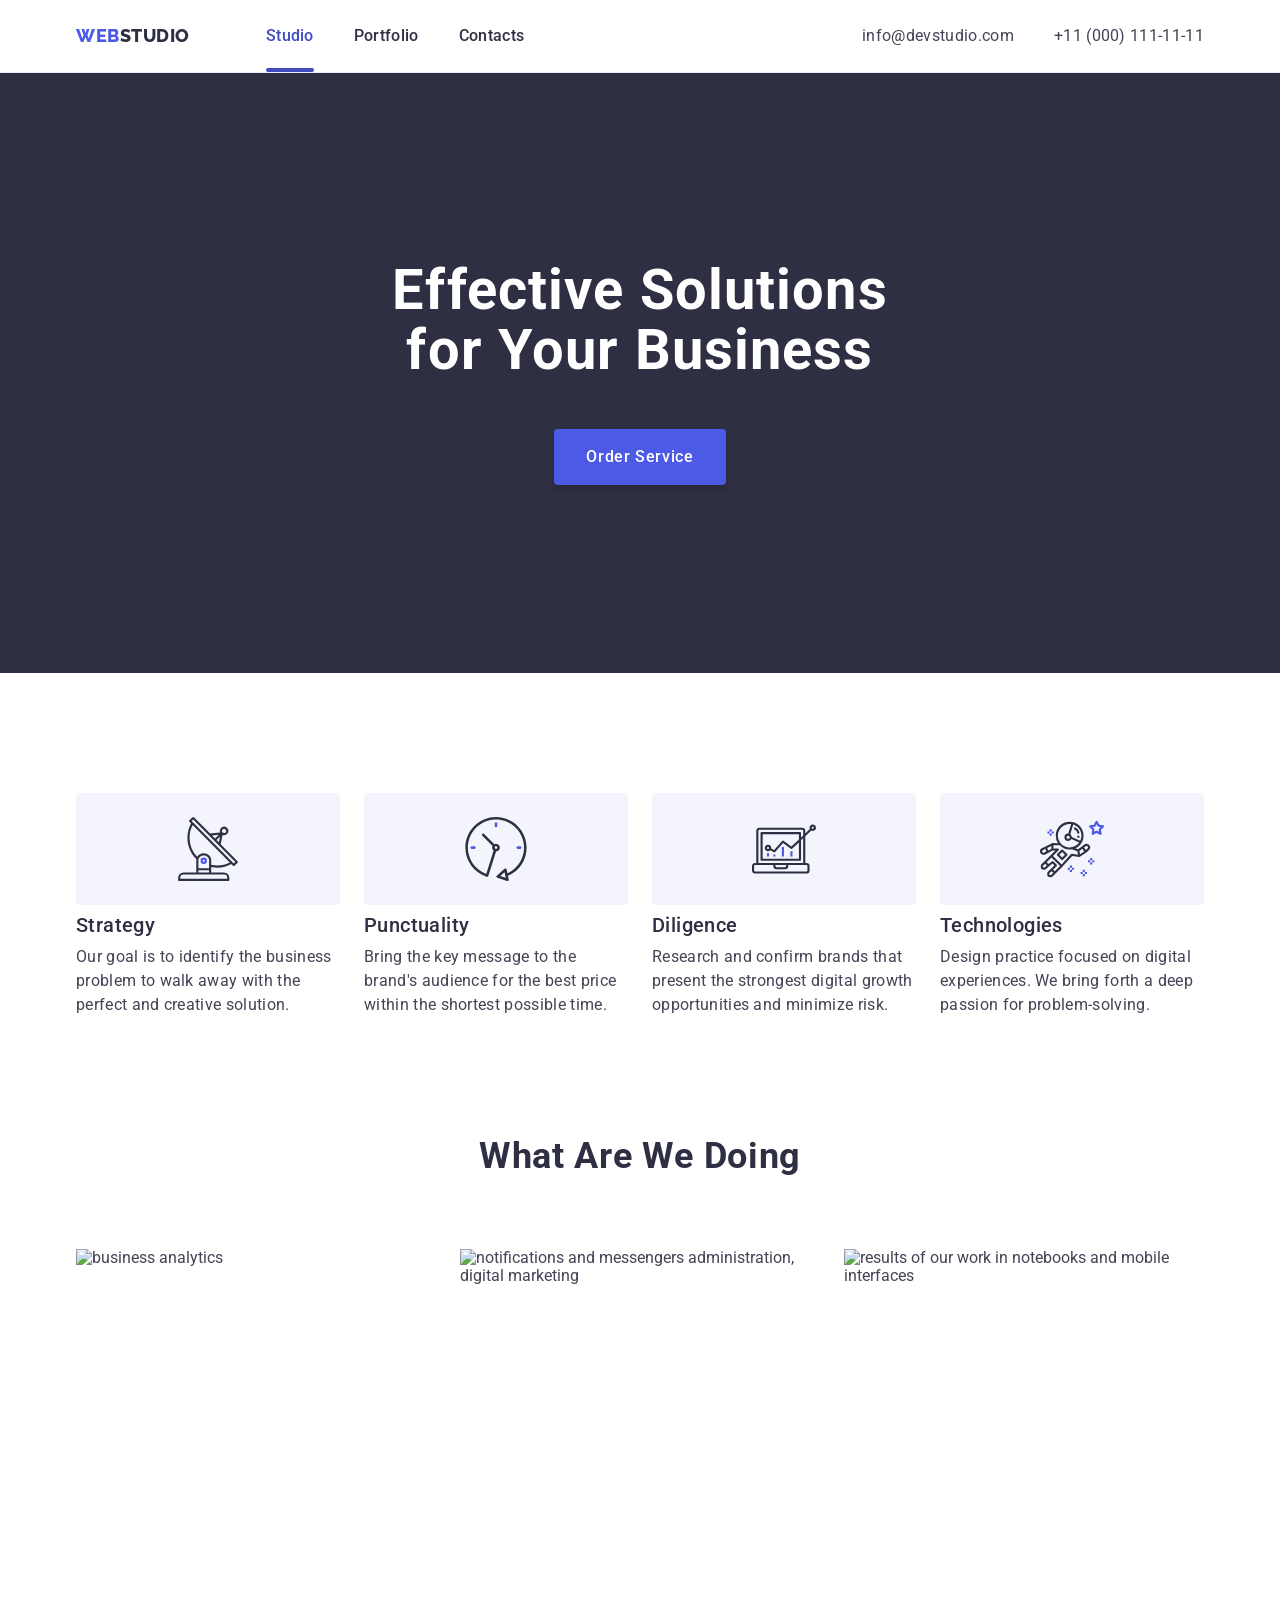
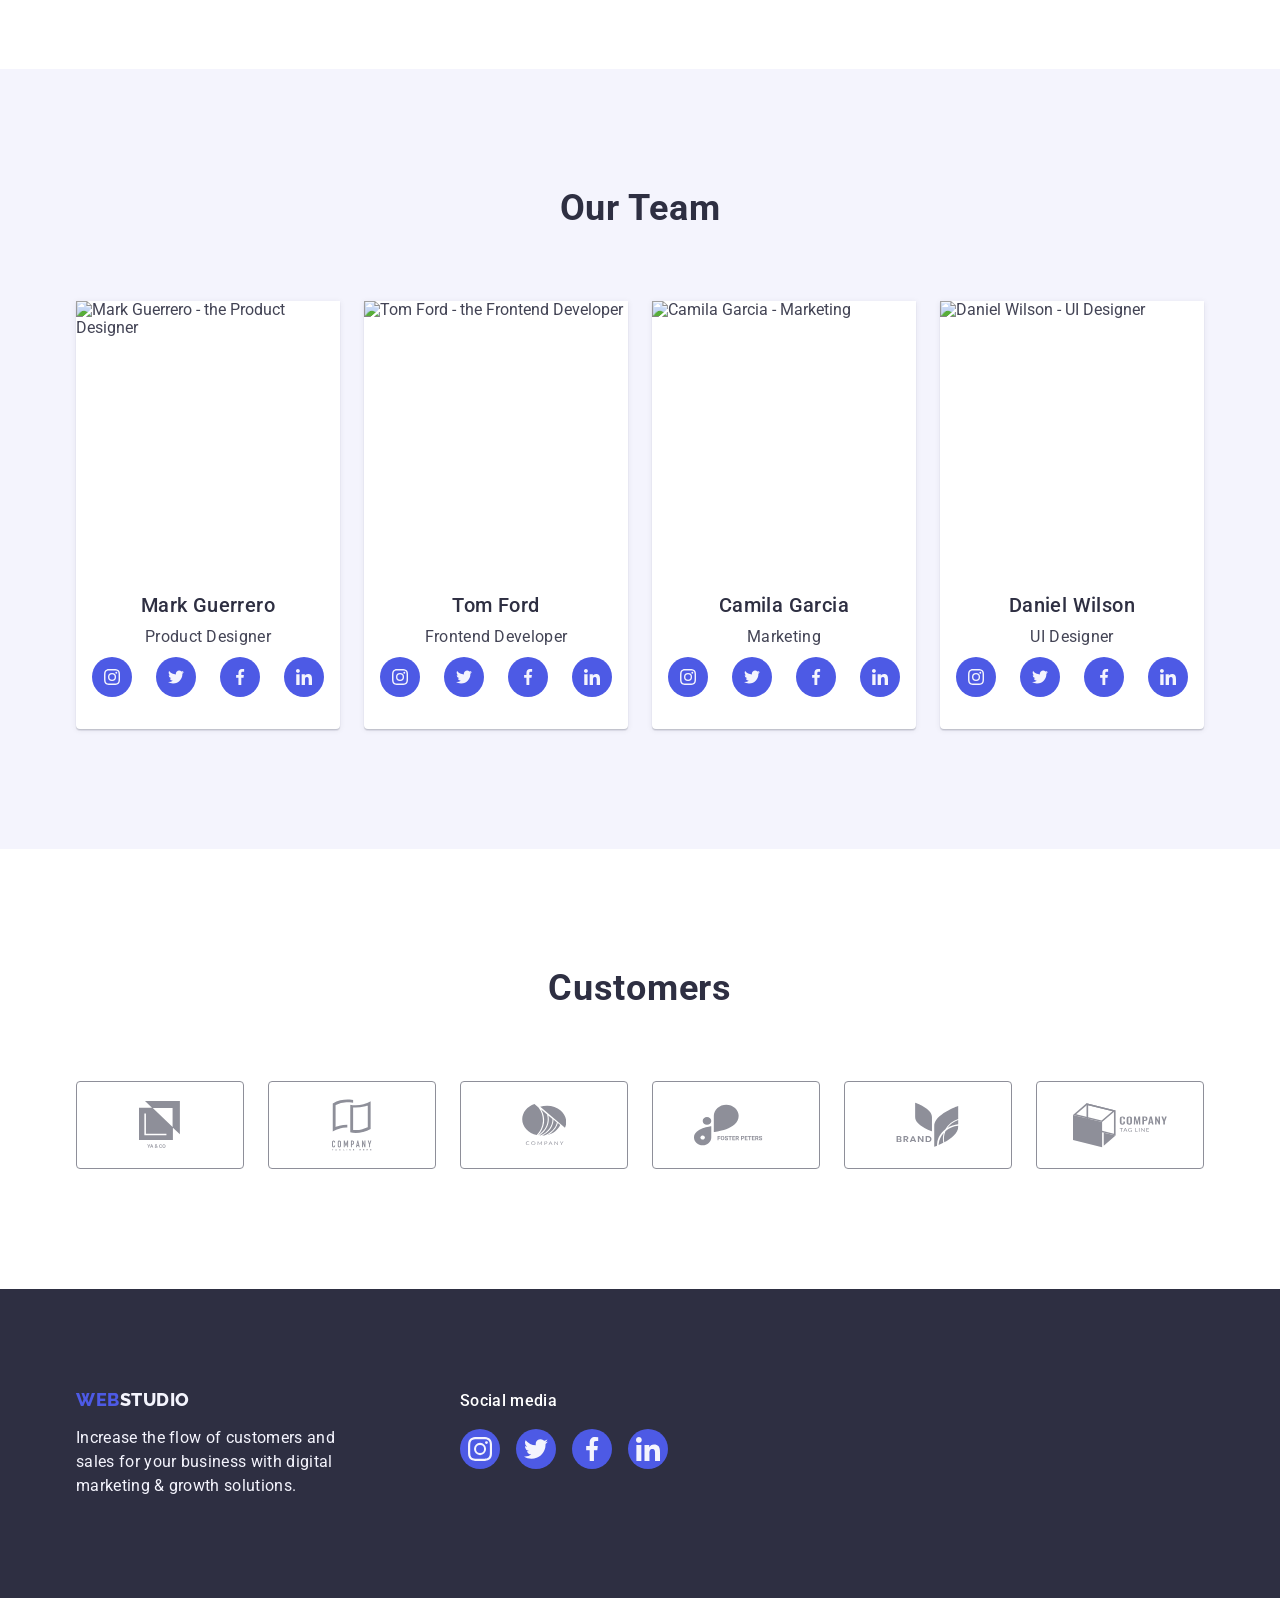
==== commit 05ce1316: "Revert "edits" This reverts commit 35982880c69fdb168ec594c5a7f71105171b68d2." ====
--- a/index.html
+++ b/index.html
@@ -1,373 +1,373 @@
-<!DOCTYPE html>
-<html lang="ru">
-<head>
-    <meta charset="UTF-8">
-    <meta name="viewport" content="width=device-width, initial-scale=1.0">
-    <title>WebStudio</title>
-    <!-- добавим шрифты Raleway, Roboto -->
-    <link href="https://fonts.googleapis.com/css2?family=Raleway:wght@700&family=Roboto:wght@400;500;700;900&display=swap" rel="stylesheet"/>
-    <link href="https://cdnjs.cloudflare.com/ajax/libs/modern-normalize/1.0.0/modern-normalize.min.css" rel="stylesheet"/>
-    <link href="./css/styles.css" rel="stylesheet"/>
-</head>
-<body>
-    <!-- Шапка сайта (Верхняя линяя) -->
-    <header class="header">
-        <div class="container header-container">
-        <!-- Главный блок навигации -->
-        <nav class="site-nav">
-            <a href="./index.html" lang="en" class="logo">
-                Web<span class="logo-text-header">Studio</span>
-            </a>
-
-            <ul class="site-nav-list">
-                <li class="site-nav-item">
-                    <a href="./index.html" class="link current">Студия</a>
-                </li>
-                <li class="site-nav-item">
-                    <a href="./portfolio.html" class="link">Портфолио</a>
-                </li>
-                <li class="site-nav-item">
-                    <a href="" class="link">Контакты</a>
-                </li>
-            </ul>
-        </nav>
-        <!-- Контакты -->
-        <div class="contacts">
-            <ul class="contacts-list">
-                <li class="contacts-list-item">
-                    <a href="mailto:info@devstudio.com" class="contacts-list-link">
-                        <svg class="envelope">
-                            <use href="./images/svg/sprite.svg#icon-envelope">
-
-                            </use>
-                        </svg>
-                        info@devstudio.com
-                    </a>
-                </li>
-                <li class="contacts-list-item">
-                    <a href="tel:+380961111111" class="contacts-list-link">
-                        <svg class="mobile">
-                            <use href="./images/svg/sprite.svg#icon-mobile">
-
-                            </use>
-                        </svg>
-                        +38 096 111 11 11
-                    </a>
-                </li>
-            </ul>
-        </div>
-        </div>
-    </header>
-    <!-- Основной контент -->
-    <main>
-        <!-- Блок Герой -->
-        <section class="hero-section">
-            <div class="hero container">
-                <h1 class="main-head">Эффективные решения для вашего бизнеса</h1>
-                <button type="button" class="button">Заказать услугу</button>
-            </div>
-        </section>
-        <!-- Особенности -->
-        <section class="features">
-            <!-- Скроем заголовок в будущем, но секция должна быть озаглавлена -->
-            <div class="container">
-                <h2 class="visually-hidden">Особенности</h2>
-            <ul class="features-list">
-                <li class="features-list-item attentiveness">
-                    <p class="features-list-head">Внимание к деталям</p>
-                    <p class="features-list-text">
-                        Идейные соображения, а также начало повседневной работы по формированию позиции.
-                    </p>
-                </li>
-                <li class="features-list-item punctuality">
-                    <p class="features-list-head">Пунктуальность</p>
-                    <p class="features-list-text">
-                        Задача организации, в особенности же рамки и место обучения кадров влечет за собой.
-                    </p>
-                </li>
-                <li class="features-list-item planning">
-                    <p class="features-list-head">Планирование</p>
-                    <p class="features-list-text">
-                        Равным образом консультация с широким активом в значительной степени обуславливает.
-                    </p>
-                </li>
-                <li class="features-list-item innovation">
-                    <p class="features-list-head">Современные технологии</p>
-                    <p class="features-list-text">
-                        Значимость этих проблем настолько очевидна, что реализация плановых заданий.
-                    </p>
-                </li>
-            </ul>
-            </div>
-        </section>
-        <!-- Чем мы занимаемся -->
-        <section class="occupation">
-            <h2>Чем мы занимаемся</h2>
-            <div class="container">
-                <ul class="occupation-list">
-                    <li class="occupation-list-item">
-                        <img src="./images/what-we-do/img1.jpg" alt="набор проекта" width="370" height="294">
-                    </li>
-                    <li class="occupation-list-item">
-                        <img src="./images/what-we-do/img2.jpg" alt="разработка мобильного приложения" width="370" height="294">
-                    </li>
-                    <li class="occupation-list-item">
-                        <img src="./images/what-we-do/img3.jpg" alt="адаптирование под планшет" width="370" height="294">
-                    </li>
-                </ul>
-            </div>
-        </section>
-        <!-- Наша команда -->
-        <section class="team">
-            <div class="container">
-                <h2>Наша команда</h2>
-                <ul class="team-list">
-                    <li class="team-list-item">
-                        <img src="./images/team/product-designer.jpg" alt="Дизайнер продукта Игорь Демьяненко" width="270" height="260">
-                        <h3 class="team-head">Игорь Демьяненко</h3>
-                        <p class="team-text" lang="en">Product Designer</p>
-                        <ul class="social-list">
-                            <li class="social-list-item">
-                                <a class="social-link" href="https://www.instagram.com/" aria-label="ссылка на Instagram">
-                                <svg class="social-svg">
-                                    <use href="./images/svg/sprite.svg#icon-instagram"></use>
-                                </svg>
-                                </a>
-                            </li>
-                            <li class="social-list-item">
-                                <a class="social-link" href="https://twitter.com/?lang=ru" aria-label="ссылка на Twitter">
-                                <svg class="social-svg">
-                                    <use href="./images/svg/sprite.svg#icon-twitter"></use>
-                                </svg>
-                                </a>
-                            </li>
-                            <li class="social-list-item">
-                                <a class="social-link" href="https://www.facebook.com/" aria-label="ссылка на Facebook">
-                                <svg class="social-svg">
-                                    <use href="./images/svg/sprite.svg#icon-facebook"></use>
-                                </svg>
-                                </a>
-                            </li>
-                            <li class="social-list-item">
-                                <a class="social-link" href="https://www.linkedin.com/" aria-label="ссылка на Linkedin">
-                                <svg class="social-svg">
-                                    <use href="./images/svg/sprite.svg#icon-linkedin"></use>
-                                </svg>
-                                </a>
-                            </li>
-                        </ul>
-                     </li>
-                    <li class="team-list-item">
-                        <img src="./images/team/frontend-developer.jpg" alt="Разработчик Ольга Репина" width="270" height="260">
-                        <h3 class="team-head">Ольга Репина</h3>
-                        <p class="team-text" lang="en">Frontend Developer</p>
-                        <ul class="social-list">
-                            <li class="social-list-item">
-                                <a class="social-link" href="https://www.instagram.com/" aria-label="ссылка на Instagram">
-                                <svg class="social-svg">
-                                    <use href="./images/svg/sprite.svg#icon-instagram"></use>
-                                </svg>
-                                </a>
-                            </li>
-                            <li class="social-list-item">
-                                <a class="social-link" href="https://twitter.com/?lang=ru" aria-label="ссылка на Twitter">
-                                <svg class="social-svg">
-                                    <use href="./images/svg/sprite.svg#icon-twitter"></use>
-                                </svg>
-                                </a>
-                            </li>
-                            <li class="social-list-item">
-                                <a class="social-link" href="https://www.facebook.com/" aria-label="ссылка на Facebook">
-                                <svg class="social-svg">
-                                    <use href="./images/svg/sprite.svg#icon-facebook"></use>
-                                </svg>
-                                </a>
-                            </li>
-                            <li class="social-list-item">
-                                <a class="social-link" href="https://www.linkedin.com/" aria-label="ссылка на Linkedin">
-                                <svg class="social-svg">
-                                    <use href="./images/svg/sprite.svg#icon-linkedin"></use>
-                                </svg>
-                                </a>
-                            </li>
-                        </ul>
-                    </li>
-                    <li class="team-list-item">
-                        <img src="./images/team/marketing.jpg" alt="Работник маркетингого отдела Николай Тарасов" width="270" height="260">
-                        <h3 class="team-head">Николай Тарасов</h3>
-                        <p class="team-text" lang="en">Marketing</p>
-                        <ul class="social-list">
-                            <li class="social-list-item">
-                                <a class="social-link" href="https://www.instagram.com/" aria-label="ссылка на Instagram">
-                                <svg class="social-svg">
-                                    <use href="./images/svg/sprite.svg#icon-instagram"></use>
-                                </svg>
-                                </a>
-                            </li>
-                            <li class="social-list-item">
-                                <a class="social-link" href="https://twitter.com/?lang=ru" aria-label="ссылка на Twitter">
-                                <svg class="social-svg">
-                                    <use href="./images/svg/sprite.svg#icon-twitter"></use>
-                                </svg>
-                                </a>
-                            </li>
-                            <li class="social-list-item">
-                                <a class="social-link" href="https://www.facebook.com/" aria-label="ссылка на Facebook">
-                                <svg class="social-svg">
-                                    <use href="./images/svg/sprite.svg#icon-facebook"></use>
-                                </svg>
-                                </a>
-                            </li>
-                            <li class="social-list-item">
-                                <a class="social-link" href="https://www.linkedin.com/" aria-label="ссылка на Linkedin">
-                                <svg class="social-svg">
-                                    <use href="./images/svg/sprite.svg#icon-linkedin"></use>
-                                </svg>
-                                </a>
-                            </li>
-                        </ul>
-                    </li>
-                    <li class="team-list-item">
-                        <img src="./images/team/ui-designer.jpg" alt="Разработчик интерфейса Михаил Ермаков" width="270" height="260">
-                        <h3 class="team-head">Михаил Ермаков</h3>
-                        <p class="team-text" lang="en">UI Designer</p>
-                        <ul class="social-list">
-                            <li class="social-list-item">
-                                <a class="social-link" href="https://www.instagram.com/" aria-label="ссылка на Instagram">
-                                <svg class="social-svg">
-                                    <use href="./images/svg/sprite.svg#icon-instagram"></use>
-                                </svg>
-                                </a>
-                            </li>
-                            <li class="social-list-item">
-                                <a class="social-link" href="https://twitter.com/?lang=ru" aria-label="ссылка на Twitter">
-                                <svg class="social-svg">
-                                    <use href="./images/svg/sprite.svg#icon-twitter"></use>
-                                </svg>
-                                </a>
-                            </li>
-                            <li class="social-list-item">
-                                <a class="social-link" href="https://www.facebook.com/" aria-label="ссылка на Facebook">
-                                <svg class="social-svg">
-                                    <use href="./images/svg/sprite.svg#icon-facebook"></use>
-                                </svg>
-                                </a>
-                            </li>
-                            <li class="social-list-item">
-                                <a class="social-link" href="https://www.linkedin.com/" aria-label="ссылка на Linkedin">
-                                <svg class="social-svg">
-                                    <use href="./images/svg/sprite.svg#icon-linkedin"></use>
-                                </svg>
-                                </a>
-                            </li>
-                        </ul>
-                    </li>
-                    </ul>
-            </div>
-        </section>
-
-        <!-- Постоянные клиенты -->
-        <section class="clients">
-            <h2>Постоянные клиенты</h2>
-            <ul class="clients-list">
-                <li class="clients-list-item">
-                    <a href="" class="clients-link" aria-label="ссылка на клиента">
-                        <svg class="client-svg" width="44" height="49">
-                            <use href="./images/svg/sprite.svg#icon-logo1"></use>
-                        </svg>
-                    </a>
-                </li>
-                <li class="clients-list-item">
-                    <a href="" class="clients-link" aria-label="ссылка на клиента">
-                        <svg class="client-svg" width="40" height="52">
-                            <use href="./images/svg/sprite.svg#icon-logo2"></use>
-                        </svg>
-                    </a>
-                </li>
-                <li class="clients-list-item">
-                    <a href="" class="clients-link" aria-label="ссылка на клиента">
-                        <svg class="client-svg" width="41" height="43">
-                            <use href="./images/svg/sprite.svg#icon-logo3"></use>
-                        </svg>
-                    </a>
-                </li>
-                <li class="clients-list-item">
-                    <a href="" class="clients-link" aria-label="ссылка на клиента">
-                        <svg class="client-svg" width="82" height="42">
-                            <use href="./images/svg/sprite.svg#icon-logo4"></use>
-                        </svg>
-                    </a>
-                </li>
-                <li class="clients-list-item">
-                    <a href="" class="clients-link" aria-label="ссылка на клиента">
-                        <svg class="client-svg" width="59" height="47">
-                            <use href="./images/svg/sprite.svg#icon-logo5"></use>
-                        </svg>
-                    </a>
-                </li>
-                <li class="clients-list-item">
-                    <a href="" class="clients-link" aria-label="ссылка на клиента">
-                        <svg class="client-svg" width="88" height="45">
-                            <use href="./images/svg/sprite.svg#icon-logo6"></use>
-                        </svg>
-                    </a>
-                </li>
-            </ul>
-        </section>
-    </main>
-    <!-- Подвал -->
-    <footer class="footer">
-            <div class="address-container container">
-                <a href="./index.html" lang="en" class="logo">
-                    Web<span class="logo-text-footer">Studio</span>
-                </a>
-                <address class="address">
-                    <ul class="address-list">
-                        <li class="address-item">
-                            <a href="https://goo.gl/maps/i8ScQQsGPe5ENQTx6" class="map">г. Киев, пр-т Леси Украинки, 26</a>
-                        </li>
-                        <li class="address-item">
-                            <a href="mailto:info@devstudio.com" class="link">info@devstudio.com</a>
-                        </li>
-                        <li class="address-item">
-                            <a href="tel:+380961111111" class="link">+38 096 111 11 11</a>
-                        </li>
-                    </ul>
-                </address>
-            </div>
-            <div class="social-links-container">
-                <b>присоединяйтесь</b>
-                <ul class="social-list-footer">
-                    <li class="social-list-item-footer">
-                        <a class="social-link-footer" href="https://www.instagram.com/" aria-label="ссылка на Instagram">
-                        <svg class="social-svg-footer">
-                            <use href="./images/svg/sprite.svg#icon-instagram"></use>
-                        </svg>
-                        </a>
-                    </li>
-                    <li class="social-list-item-footer">
-                        <a class="social-link-footer" href="https://twitter.com/?lang=ru" aria-label="ссылка на Twitter">
-                        <svg class="social-svg-footer">
-                            <use href="./images/svg/sprite.svg#icon-twitter"></use>
-                        </svg>
-                        </a>
-                    </li>
-                    <li class="social-list-item-footer">
-                        <a class="social-link-footer" href="https://www.facebook.com/" aria-label="ссылка на Facebook">
-                        <svg class="social-svg-footer">
-                            <use href="./images/svg/sprite.svg#icon-facebook"></use>
-                        </svg>
-                        </a>
-                    </li>
-                    <li class="social-list-item-footer">
-                        <a class="social-link-footer" href="https://www.linkedin.com/" aria-label="ссылка на Linkedin">
-                        <svg class="social-svg-footer">
-                            <use href="./images/svg/sprite.svg#icon-linkedin"></use>
-                        </svg>
-                        </a>
-                    </li>
-                </ul>
-            </div>
-    </footer>
-</body>
-</html>+<!DOCTYPE html>
+<html lang="en">
+  <head>
+    <meta charset="UTF-8" />
+    <meta http-equiv="X-UA-Compatible" content="IE=edge" />
+    <meta name="viewport" content="width=device-width, initial-scale=1.0" />
+    <title>WEBSTUDIO</title>
+    <link rel="preconnect" href="https://fonts.googleapis.com">
+    <link rel="preconnect" href="https://fonts.gstatic.com" crossorigin>
+    <link rel="stylesheet" href="https://fonts.googleapis.com/css2?family=Raleway:wght@800&family=Roboto:wght@400;500;700;900&display=swap">
+    <link rel="stylesheet" href="https://cdnjs.cloudflare.com/ajax/libs/modern-normalize/2.0.0/modern-normalize.min.css">
+    <link rel="stylesheet" href="./css/styles.css">
+  </head>
+  <body>
+    <header class="header">
+      <div class="container">
+        <nav class="navigation">
+          <a class="logo-link" href="./index.html" target="_self" title="main page WEBSTUDIO">Web<span class="logo">Studio</span></a>
+          <ul class="navigation-list">
+            <li class="navigation-list-item">
+              <a class="navigation-link is-active" href="./index.html" target="_self" title="main page WEBSTUDIO">Studio</a>
+            </li>
+            <li class="navigation-list-item">
+              <a class="navigation-link" href="./portfolio.html" target="_self" title="Portfolio page">Portfolio</a>
+            </li>
+            <li class="navigation-list-item">
+              <a class="navigation-link" href="" target="_self" title="Contacts page">Contacts</a>
+            </li>
+          </ul>
+        </nav>
+        <address class="adress">
+          <ul class="adress-list">
+            <li class="adress-list-item">
+              <a class="adress-link" href="mailto:info@devstudio.com">info@devstudio.com</a>
+            </li>
+            <li class="adress-list-item">
+              <a class="adress-link" href="tel:+110001111111">+11 (000) 111-11-11</a>
+            </li>
+          </ul>
+        </address>
+      </div>
+    </header>
+    <main>
+      <section class="hero-section">
+        <div class="container">
+          <h1 class="main-header">Effective Solutions for Your Business</h1>
+          <button class="hero-btn" type="button">Order Service</button>
+        </div>
+      </section>
+      <section class="features-section">
+        <!--all sections must have header, in future I will hyde it-->
+        <div class="container">
+          <h2 class="visually-hidden">Features</h2>
+          <ul class="features-list">
+            <li class="features-list-item">
+              <div class="features-icon-container">
+                <svg class="features-icon" width="64" height="64">
+                  <use href="./images/icons.svg#icon-antenna-1"></use>
+                </svg>
+              </div>
+              <h3 class="features-header">Strategy</h3>
+              <p class="features-description">
+                Our goal is to identify the business problem to walk away with the
+                perfect and creative solution.
+              </p>
+            </li>
+            <li class="features-list-item">
+              <div class="features-icon-container">
+                <svg class="features-icon" width="64" height="64">
+                  <use href="./images/icons.svg#icon-clock-1"></use>
+                </svg>
+              </div>
+              <h3 class="features-header">Punctuality</h3>
+              <p class="features-description">
+                Bring the key message to the brand's audience for the best price
+                within the shortest possible time.
+              </p>
+            </li>
+            <li class="features-list-item">
+              <div class="features-icon-container">
+                <svg class="features-icon" width="64" height="64">
+                  <use href="./images/icons.svg#icon-diagram-1"></use>
+                </svg>
+              </div>
+              <h3 class="features-header">Diligence</h3>
+              <p class="features-description">
+                Research and confirm brands that present the strongest digital
+                growth opportunities and minimize risk.
+              </p>
+            </li>
+            <li class="features-list-item">
+              <div class="features-icon-container">
+                <svg class="features-icon" width="64" height="64">
+                  <use href="./images/icons.svg#icon-astronaut-1"></use>
+                </svg>
+              </div>
+              <h3 class="features-header">Technologies</h3>
+              <p class="features-description">
+                Design practice focused on digital experiences. We bring forth a
+                deep passion for problem-solving.
+              </p>
+            </li>
+          </ul>
+        </div>
+      </section>
+      <section class="occupation-section">
+        <div class="container">
+          <h2 class="occupation-header">What are we doing</h2>
+          <ul class="occupation-list">
+            <li class="occupation-list-item">
+              <img src="./images/img_1_compressed.jpg" width="360" height="300" alt="business analytics">
+            </li>
+            <li class="occupation-list-item">
+              <img src="./images/img_2_compressed.jpg" width="360" height="300" alt="notifications and messengers administration, digital marketing">
+            </li>
+            <li class="occupation-list-item">
+              <img
+                src="./images/img_3_compressed.jpg" width="360" height="300" alt="results of our work in notebooks and mobile interfaces">
+            </li>
+          </ul>
+        </div>
+      </section>
+      <section class="team-section">
+        <div class="container">
+          <h2 class="team-header">Our Team</h2>
+          <ul class="team-list">
+            <li class="team-list-item">
+              <img class="employee-photo" src="./images/mark.jpg" width="264" height="260" alt="Mark Guerrero - the Product Designer">
+              <div class="employee-thumb">
+                <h3 class="employee-name">Mark Guerrero</h3>
+                <p class="position">Product Designer</p>
+                <ul class="team-social-list">
+                  <li class="team-social-list-item">
+                    <a class="team-social-link" href="https://www.instagram.com/MarkGuerrero" target="_blank" rel="noreferrer noopener" title="Instagram of Mark Guerrero">
+                       <svg class="team-social-icon" width="16" height="16">
+                        <use href="./images/icons.svg#icon-instagram-2"></use>
+                       </svg>
+                    </a>
+                  </li>
+                  <li class="team-social-list-item">
+                    <a class="team-social-link" href="https://www.twitter.com/MarkGuerrero" target="_blank" rel="noreferrer noopener" title="Twitter of Mark Guerrero">
+                       <svg class="team-social-icon" width="16" height="16">
+                        <use href="./images/icons.svg#icon-twitter-1"></use>
+                       </svg>
+                    </a>
+                  </li>
+                  <li class="team-social-list-item">
+                    <a class="team-social-link" href="https://www.facebook.com/MarkGuerrero" target="_blank" rel="noreferrer noopener" title="Facebook of Mark Guerrero">
+                       <svg class="team-social-icon" width="16" height="16">
+                        <use href="./images/icons.svg#icon-facebook-1"></use>
+                       </svg>
+                    </a>
+                  </li>
+                  <li class="team-social-list-item">
+                    <a class="team-social-link" href="https://ua.linkedin.com/MarkGuerrero" target="_blank" rel="noreferrer noopener" title="Linkedin of Mark Guerrero">
+                       <svg class="team-social-icon" width="16" height="16">
+                        <use href="./images/icons.svg#icon-linkedin-1"></use>
+                       </svg>
+                    </a>
+                  </li>
+                </ul>
+              </div>
+            </li>
+            <li class="team-list-item">
+              <img class="employee-photo" src="./images/tom.jpg" width="264" height="260" alt="Tom Ford - the Frontend Developer">
+              <div class="employee-thumb">
+                <h3 class="employee-name">Tom Ford</h3>
+                <p class="position">Frontend Developer</p>
+                <ul class="team-social-list">
+                  <li class="team-social-list-item">
+                    <a class="team-social-link" href="https://www.instagram.com/TomFord" target="_blank" rel="noreferrer noopener" title="Instagram of Tom Ford">
+                       <svg class="team-social-icon" width="16" height="16">
+                        <use href="./images/icons.svg#icon-instagram-2"></use>
+                       </svg>
+                    </a>
+                  </li>
+                  <li class="team-social-list-item">
+                    <a class="team-social-link" href="https://www.twitter.com/TomFord" target="_blank" rel="noreferrer noopener" title="Twitter of Tom Ford">
+                       <svg class="team-social-icon" width="16" height="16">
+                        <use href="./images/icons.svg#icon-twitter-1"></use>
+                       </svg>
+                    </a>
+                  </li>
+                  <li class="team-social-list-item">
+                    <a class="team-social-link" href="https://www.facebook.com/TomFord" target="_blank" rel="noreferrer noopener" title="Facebook of Tom Ford">
+                       <svg class="team-social-icon" width="16" height="16">
+                        <use href="./images/icons.svg#icon-facebook-1"></use>
+                       </svg>
+                    </a>
+                  </li>
+                  <li class="team-social-list-item">
+                    <a class="team-social-link" href="https://ua.linkedin.com/TomFord" target="_blank" rel="noreferrer noopener" title="Linkedin of Tom Ford">
+                       <svg class="team-social-icon" width="16" height="16">
+                        <use href="./images/icons.svg#icon-linkedin-1"></use>
+                       </svg>
+                    </a>
+                  </li>
+                </ul>
+              </div>
+            </li>
+            <li class="team-list-item">
+              <img class="employee-photo" src="./images/camila.jpg" width="264" height="260" alt="Camila Garcia - Marketing">
+              <div class="employee-thumb">
+                <h3 class="employee-name">Camila Garcia</h3>
+                <p class="position">Marketing</p>
+                <ul class="team-social-list">
+                  <li class="team-social-list-item">
+                    <a class="team-social-link" href="https://www.instagram.com/CamilaGarcia" target="_blank" rel="noreferrer noopener" title="Instagram of Camila Garcia">
+                       <svg class="team-social-icon" width="16" height="16">
+                        <use href="./images/icons.svg#icon-instagram-2"></use>
+                       </svg>
+                    </a>
+                  </li>
+                  <li class="team-social-list-item">
+                    <a class="team-social-link" href="https://www.twitte.com/CamilaGarcia" target="_blank" rel="noreferrer noopener" title="Instagram of Camila Garcia">
+                       <svg class="team-social-icon" width="16" height="16">
+                        <use href="./images/icons.svg#icon-twitter-1"></use>
+                       </svg>
+                    </a>
+                  </li>
+                  <li class="team-social-list-item">
+                    <a class="team-social-link" href="https://www.facebook.com/CamilaGarcia" target="_blank" rel="noreferrer noopener" title="Instagram of Camila Garcia">
+                       <svg class="team-social-icon" width="16" height="16">
+                        <use href="./images/icons.svg#icon-facebook-1"></use>
+                       </svg>
+                    </a>
+                  </li>
+                  <li class="team-social-list-item">
+                    <a class="team-social-link" href="https://ua.linkedin.com/CamilaGarcia" target="_blank" rel="noreferrer noopener" title="Instagram of Camila Garcia">
+                       <svg class="team-social-icon" width="16" height="16">
+                        <use href="./images/icons.svg#icon-linkedin-1"></use>
+                       </svg>
+                    </a>
+                  </li>
+                </ul>
+              </div>
+            </li>
+            <li class="team-list-item">
+              <img class="employee-photo" src="./images/daniel.jpg" width="264" height="260" alt="Daniel Wilson - UI Designer">
+              <div class="employee-thumb">
+                <h3 class="employee-name">Daniel Wilson</h3>
+                <p class="position">UI Designer</p>
+                <ul class="team-social-list">
+                  <li class="team-social-list-item">
+                    <a class="team-social-link" href="https://www.instagram.com/DanielWilson" target="_blank" rel="noreferrer noopener" title="Instagram of Daniel Wilson">
+                       <svg class="team-social-icon" width="16" height="16">
+                        <use href="./images/icons.svg#icon-instagram-2"></use>
+                       </svg>
+                    </a>
+                  </li>
+                  <li class="team-social-list-item">
+                    <a class="team-social-link" href="https://www.twitte.com/DanielWilson" target="_blank" rel="noreferrer noopener" title="Instagram of Daniel Wilson">
+                       <svg class="team-social-icon" width="16" height="16">
+                        <use href="./images/icons.svg#icon-twitter-1"></use>
+                       </svg>
+                    </a>
+                  </li>
+                  <li class="team-social-list-item">
+                    <a class="team-social-link" href="https://www.facebook.com/DanielWilson" target="_blank" rel="noreferrer noopener" title="Instagram of Daniel Wilson">
+                       <svg class="team-social-icon" width="16" height="16">
+                        <use href="./images/icons.svg#icon-facebook-1"></use>
+                       </svg>
+                    </a>
+                  </li>
+                  <li class="team-social-list-item">
+                    <a class="team-social-link" href="https://ua.linkedin.com/DanielWilson" target="_blank" rel="noreferrer noopener" title="Instagram of Daniel Wilson">
+                       <svg class="team-social-icon" width="16" height="16">
+                        <use href="./images/icons.svg#icon-linkedin-1"></use>
+                       </svg>
+                    </a>
+                  </li>
+                </ul>
+              </div>
+            </li>
+          </ul>
+        </div>
+      </section>
+      <section class="customers-section">
+        <div class="container">
+          <h2 class="customers-header">Customers</h2>
+          <ul class="customers-list">
+            <li class="customers-list-item">
+              <a class="customers-link" href="./#" target="_blank" rel="noreferrer noopener" title="YA & CO">
+                <svg class="customers-icon" width="41" height="47">
+                  <use href="./images/icons.svg#icon-group-1"></use>
+                </svg>
+              </a>
+            </li>
+            <li class="customers-list-item">
+              <a class="customers-link" href="./#" target="_blank" rel="noreferrer noopener" title="COMPANY TAGLINE HERE">
+                <svg class="customers-icon" width="40" height="52">
+                  <use href="./images/icons.svg#icon-group-2"></use>
+                </svg>
+              </a>
+            </li>
+            <li class="customers-list-item">
+              <a class="customers-link" href="./#" target="_blank" rel="noreferrer noopener" title="COMPANY">
+                <svg class="customers-icon" width="44" height="41">
+                  <use href="./images/icons.svg#icon-group-3"></use>
+                </svg>
+              </a>
+            </li>
+            <li class="customers-list-item">
+              <a class="customers-link" href="./#" target="_blank" rel="noreferrer noopener" title="FOSTER PETERS">
+                <svg class="customers-icon" width="84" height="41h">
+                  <use href="./images/icons.svg#icon-group-4"></use>
+                </svg>
+              </a>
+            </li>
+            <li class="customers-list-item">
+              <a class="customers-link" href="./#" target="_blank" rel="noreferrer noopener" title="BRAND">
+                <svg class="customers-icon" width="63" height="45">
+                  <use href="./images/icons.svg#icon-group-5"></use>
+                </svg>
+              </a>
+            </li>
+            <li class="customers-list-item">
+              <a class="customers-link" href="./#" target="_blank" rel="noreferrer noopener" title="COMPANY TAG LINE">
+                <svg class="customers-icon" width="94" height="44h">
+                  <use href="./images/icons.svg#icon-group-6"></use>
+                </svg>
+              </a>
+            </li>
+          </ul>
+        </div>
+      </section>
+    </main>
+    <footer class="footer">
+      <div class="container">
+        <div class="footer-logo-container">
+          <a class="footer-logo-link" href="./index.html" target="_self" title="main page WEBSTUDIO">Web<span class="footer-logo">Studio</span></a>
+          <p class="footer-text">
+            Increase the flow of customers and sales for your business with
+            digital marketing & growth solutions.
+          </p>
+        </div>
+        <div class="sudio-social-container">
+          <p class="social-header">Social media</p>
+          <ul class="studio-social-list">
+            <li class="studio-social-list-item">
+              <a class="studio-social-link" href="https://www.instagram.com/webstudio" target="_blank" rel="noreferrer noopener" title="Instagram webstudio">
+                 <svg class="studio-social-icon" width="24" height="24">
+                  <use href="./images/icons.svg#icon-instagram-2"></use>
+                 </svg>
+              </a>
+            </li>
+            <li class="studio-social-list-item">
+              <a class="studio-social-link" href="https://www.twitter.com/webstudio" target="_blank" rel="noreferrer noopener" title="Twitter webstudio">
+                 <svg class="studio-social-icon" width="24" height="24">
+                  <use href="./images/icons.svg#icon-twitter-1"></use>
+                 </svg>
+              </a>
+            </li>
+            <li class="studio-social-list-item">
+              <a class="studio-social-link" href="https://www.facebook.com/webstudio" target="_blank" rel="noreferrer noopener" title="Facebook webstudio">
+                 <svg class="studio-social-icon" width="24" height="24">
+                  <use href="./images/icons.svg#icon-facebook-1"></use>
+                 </svg>
+              </a>
+            </li>
+            <li class="studio-social-list-item">
+              <a class="studio-social-link" href="https://ua.linkedin.com/webstudio" target="_blank" rel="noreferrer noopener" title="Linkedin of webstudio">
+                 <svg class="studio-social-icon" width="24" height="24">
+                  <use href="./images/icons.svg#icon-linkedin-1"></use>
+                 </svg>
+              </a>
+            </li>
+          </ul>
+        </div>
+      </div>
+    </footer>
+  </body>
+</html>
--- a/css/styles.css
+++ b/css/styles.css
@@ -1,758 +1,693 @@
-html {
-    box-sizing: border-box;
-}
-
-*,
-*::before,
-*::after {
-  box-sizing: inherit;
-  margin: 0;
-  padding: 0;
-  outline: 0px;
-}
-
-/* ===== Выделим палитру цветов макета ===== */
-/* цвет фона шапки #FFFFFF 
-цвет фона блоков Герой и Подвал #2F303A 
-основной цвет фона #E5E5E5
-вторичный цвет фона #F5F4FA 
-основной цвет текста #212121 
-вторичный цвет текста #757575
-цвет акцента #2196F3 */
-
-/* ===== оформление index.html ===== */
-
-:root {
-    --accent-color: #2196F3;
-    --hero-footer-background-color: #2F303A;
-    --primary-text-color: #212121;
-    --secondary-text-color: #757575;
-    --primary-font-color: #E5E5E5;
-    --secondary-font-color: #F5F4FA;
-}
-
-
-.container {
-    width: 1200px;
-    padding-left: 15px;
-    padding-right: 15px;
-    margin: 0 auto;
-  }
-
-  img {
-    display: block;
-}
-
-/* ===== Header ===== */
-
-.header {
-    display: flex;
-    width: 100%;
-}
-
-.header-container {
-    display: flex;
-    align-items: center;
-}
-
-.site-nav {
-    display: flex;
-    align-items: center;
-}
-
-.site-nav .logo {
-    font-family: Raleway, sans-serif;
-    font-style: normal;
-    font-weight: 700;
-    font-size: 26px;
-    line-height: 1.19;
-    letter-spacing: 0.03em;
-    color: var(--accent-color);
-}
-
-.logo-text-header {
-    color: var(--primary-text-color);
-}
-
-.logo:focus {
-    color: #212121;
-}
-
-.site-nav-list .link {
-    display: block;
-    padding-top: 32px;
-    padding-bottom: 32px;
-    text-align: center;
-}
-
-.site-nav-list {
-    display: flex;
-    margin-left: 93px;
-    margin-right: auto;
-}
-
-.site-nav-item:not(:last-child) {
-    margin-right: 50px;
-}
-
-.contacts-list li {
-    padding-top: 32px;
-    padding-bottom: 32px;
-    
-}
-
-.contacts-list {
-    display: flex;
-    align-items: center;
-}
-
-.contacts-list li + li {
-    margin-left: 50px;
-}
-
-.contacts {
-    display: flex;
-    margin-left: auto;
-}
-/* убираем точки со списков, можно это сделать через селектор тега ul, а можно всем спискам обьявить class="list"(просто подсказка на будущее) */
-ul {
-    list-style: none;
-    padding: 0px;
-    margin: 0px;
-}
-
-/* убираем нижние подчеркивание ссылок и  */
-a {
-    text-decoration: none;
-}
-
-/* сменим цвет посещенных ссылок */
-a:visited {
-    color: #212121;
-}
-
-.site-nav-list .link {
-    font-family: Roboto, sans-serif;
-    font-style: normal;
-    font-weight: 500;
-    font-size: 14px;
-    line-height: 1.14;
-    letter-spacing: 0.02em;
-    color: #212121;
-}
-
-.site-nav-list .link:hover,
-.site-nav-list .link:focus {
-    color: var(--accent-color);
-}
-
-.site-nav-list .link.current {
-    color: var(--accent-color);
-}
-
-.contacts-list-link {
-    display: flex;
-    align-items: center;
-    font-family: Roboto, sans-serif;
-    font-style: normal;
-    font-weight: 500;
-    font-size: 14px;
-    line-height: 1.14;
-    letter-spacing: 0.02em;
-    color: #757575;
-
-}
-
-.contacts-list-item {
-    align-items: center;
-}
-
-.envelope {
-    width: 16px;
-    height: 12px;
-    margin-right: 10px;
-}
-
-.mobile {
-    width: 10px;
-    height: 16px;
-    margin-right: 10px;
-}
-
-.contacts-list-link:hover,
-.contacts-list-link:focus {
-    color: var(--accent-color);
-}
-
-.envelope {
-    fill: #757575;
-}
-
-.contacts-list-link:hover .envelope,
-.contacts-list-link:focus .envelope {
-    fill: var(--accent-color);
-}
-
-.mobile {
-    fill: #757575;
-}
-
-.contacts-list-link:hover .mobile,
-.contacts-list-link:focus .mobile {
-    fill: var(--accent-color);
-}
-
-/* ===== Герой ===== */
-
-.hero-section {
-    /* background-color: var(--hero-footer-background-color); (old one)*/
-    background-image: linear-gradient(rgba(47, 48, 58, 0.4), rgba(47, 48, 58, 0.4)), url(../images/background-img.jpg);
-    background-size: 100% 100%;
-    box-sizing: border-box;
-    left: 0px;
-    top: 10px;
-    padding: 50px 0;
-    min-height: 600px;
-    display: flex;
-    background-repeat: no-repeat;
-}
-
-.hero {
-    text-align: center;
-    width: 696px;
-    padding-top: 200px;
-    padding-bottom: 30px;
-}
-
-.main-head {
-    font-family: Roboto, sans-serif;
-    font-style: normal;
-    font-weight: 900;
-    font-size: 44px;
-    line-height: 1.36;
-    text-align: center;
-    letter-spacing: 0.06em;
-    text-transform: uppercase;
-    color: #FFFFFF;
-}
-
-.button {
-    background-color: var(--accent-color);
-    font-family: Roboto, sans-serif;
-    font-style: normal;
-    font-weight: 700;
-    font-size: 16px;
-    line-height: 1.87;
-    color: #FFFFFF;
-    border-radius: 4px;
-    padding: 10px 32px;
-    box-shadow: 0px 4px 4px rgba(0, 0, 0, 0.15);
-    width: 200px;
-    text-align: center;
-    border: 1px solid transparent;
-}
-
-/* ===== Особенности ===== */
-
-/* спрячем заголовок */
-
-.visually-hidden {
-    position: absolute !important;
-    clip: rect(1px 1px 1px 1px); /* IE6, IE7 */
-    clip: rect(1px, 1px, 1px, 1px);
-    padding:0 !important;
-    border:0 !important;
-    height: 1px !important; 
-    width: 1px !important; 
-    overflow: hidden;
-}
-
-.features {
-    padding-top: 94px;
-}
-
-.features-list li {
-    width: 270px;
-}
-
-.features-list li:not(:last-child) {
-    margin-right: 30px;
-}
-
-.features,
-.occupation {
-    background-color: var(--primary-font-color);
-    font-family: Roboto, sans-serif;
-}
-
-.features-list .features-list-head {
-    font-style: normal;
-    font-weight: 700;
-    font-size: 14px;
-    line-height: 1.14;
-    letter-spacing: 0.03em;
-    text-transform: uppercase;
-    color: var(--primary-text-color);
-}
-
-.features-list .features-list-text {
-    font-style: normal;
-    font-weight: 400;
-    font-size: 14px;
-    line-height: 1.7;
-    letter-spacing: 0.03em;
-    color: var(--secondary-text-color);
-}
-
-.features-list {
-    display: flex;
-}
-
-h2 {
-    font-family: Roboto, sans-serif;
-    font-style: normal;
-    font-weight: 700;
-    font-size: 36px;
-    line-height: 1.16;
-    text-align: center;
-    letter-spacing: 0.03em;
-    color: var(--primary-text-color);
-}
-
-.features-list-head {
-    margin-bottom: 10px;
-}
-
-.attentiveness .features-list-head::before {
-    display: block;
-    content: "";
-    width: 270px;
-    height: 120px;
-    background-color: #f5f4fa;
-    background-image: url(../images/svg/antenna.svg);
-    background-repeat: no-repeat;
-    background-position: center;
-    margin-bottom: 30px;
-    border-radius: 4px;
-}
-
-.punctuality .features-list-head::before {
-    display: block;
-    content: "";
-    width: 270px;
-    height: 120px;
-    background-color: #f5f4fa;
-    background-image: url(../images/svg/clock.svg);
-    background-repeat: no-repeat;
-    background-position: center;
-    margin-bottom: 30px;
-    border-radius: 4px;
-}
-
-.planning .features-list-head::before {
-    display: block;
-    content: "";
-    width: 270px;
-    height: 120px;
-    background-color: #f5f4fa;
-    background-image: url(../images/svg/diagram.svg);
-    background-repeat: no-repeat;
-    background-position: center;
-    margin-bottom: 30px;
-    border-radius: 4px;
-}
-
-.innovation .features-list-head::before{
-    display: block;
-    content: "";
-    width: 270px;
-    height: 120px;
-    background-color: #f5f4fa;
-    background-image: url(../images/svg/astronaut.svg);
-    background-repeat: no-repeat;
-    background-position: center;
-    margin-bottom: 30px;
-    border-radius: 4px;
-}
-
-/* ===== Occupation ===== */
-
-.occupation {
-    padding-top: 94px;
-    padding-bottom: 94px;
-}
-
-.occupation-list {
-    display: flex;
-    padding-top: 50px;
-}
-
-.occupation-list-item:not(:last-child) {
-    margin-right: 30px;
-}
-
-/* ===== Команда ===== */
-
-.team {
-    background-color: var(--secondary-font-color);
-    padding-top: 94px;
-    padding-bottom: 94px;
-}
-
-h3 {
-    font-family: Roboto, sans-serif;
-    font-style: normal;
-    font-weight: 500;
-    font-size: 16px;
-    line-height: 1.18;
-    text-align: center;
-    letter-spacing: 0.03em;
-    color: var(--primary-text-color);
-}
-
-.team-text {
-    font-family: Roboto, sans-serif;
-    font-style: normal;
-    font-weight: 400;
-    font-size: 16px;
-    line-height: 1.18;
-    text-align: center;
-    letter-spacing: 0.03em;
-    color: var(--secondary-text-color);
-    padding-top: 10px;
-    background-color: white;
-}
-
-.team-list {
-    display: flex;
-    padding-top: 50px;
-}
-
-.team-list-item:not(:last-child) {
-    margin-right: 30px;
-}
-
-.team-head {
-    padding-top: 30px;
-    background-color: white;
-}
-
-.team-list-item {
-    box-shadow: 0px 1px 3px rgba(0, 0, 0, 0.12), 0px 1px 1px rgba(0, 0, 0, 0.14), 0px 2px 1px rgba(0, 0, 0, 0.2);
-    border-radius: 0px 0px 4px 4px;
-    width: 270px;
-}
-
-.social-list {
-    display: flex;
-    background-color: white;
-    justify-content: center;
-    align-items: center;
-    padding: 0px 32px;
-    padding-top: 16px;
-    padding-bottom: 30px;
-}
-
-.social-list-item:not(:last-child) {
-    margin-right: 10px;
-}
-
-.social-list-item .social-link {
-    display: flex;
-    width: 44px;
-    height: 44px;
-    justify-content: center;
-    align-items: center;
-}
-
-.social-svg {
-    width: 20px;
-    height: 20px;
-    fill: #AFB1B8;
-}
-    
-.social-link:hover,
-.social-link:focus {
-    background-color: var(--accent-color);
-}
-
-.social-link:hover .social-svg,
-.social-link:focus .social-svg {
-    fill: white;
-}
-
-.social-link {
-    border-radius: 50%;
-}
-
-/* ===== Наши клиенты ====== */
-
-.clients h2 {
-    padding-top: 94px;
-}
-
-.clients-list {
-    display: flex;
-    align-items: center;
-    justify-content: center;
-    flex-wrap: wrap;
-    padding-top: 50px;
-    padding-bottom: 94px;
-}
-
-.clients-list-item:not(:last-child) {
-    margin-right: 30px;
-}
-
-.clients-link {
-    display: flex;
-    justify-content: center;
-    align-items: center;
-    width: 170px;
-    height: 90px;
-    border: 1px solid #afb1b8;
-    border-radius: 4px;
-}
-
-.client-svg {
-    fill: #AFB1B8;
-}
-
-.clients-link:hover .client-svg,
-.clients-link:focus .client-svg {
-    fill: var(--accent-color);
-}
-
-.clients-link:hover,
-.clients-link:focus {
-    border-color: var(--accent-color);
-}
-
-/* ===== Подвал ===== */
-
-footer{
-    display: flex;
-    flex-direction: row;
-    justify-content: flex-start;
-    align-items: baseline;
-    flex-wrap: wrap;
-    padding-top: 60px;
-    padding-bottom: 60px;
-    background-color: var(--hero-footer-background-color);
-    max-height: 252px;
-}
-
-.footer {
-    display: flex;
-    flex-direction: row;
-    justify-content: flex-start;
-    align-items: baseline;
-    flex-wrap: wrap;
-    padding-top: 60px;
-    padding-bottom: 60px;
-    max-height: 252px;
-}
-
-.footer .logo-text-footer {
-    color: white;
-}
-
-.logo {
-    font-family: Raleway, sans-serif;
-    font-style: normal;
-    font-weight: 700;
-    font-size: 26px;
-    line-height: 1.19;
-    letter-spacing: 0.03em;
-    margin-right: 93px;
-    display: block;
-}
-
-.footer .logo {
-    color: var(--accent-color);
-}
-
-.address-item .map {
-    font-family: Roboto, sans-serif;
-    font-style: normal;
-    font-weight: 400;
-    font-size: 14px;
-    line-height: 1.7;
-    letter-spacing: 0.03em;
-    color: #FFFFFF;
-}
-
-.address-item .map:focus {
-    color: var(--accent-color);
-}
-
-.address-item .link {
-    font-family: Roboto, sans-serif;
-    font-style: normal;
-    font-weight: 400;
-    font-size: 14px;
-    line-height: 1.7;
-    letter-spacing: 0.03em;
-    color: rgba(255, 255, 255, 0.6);
-}
-
-.address-item .link:focus {
-    color: var(--accent-color);
-}
-
-.address-container {
-    display: flex;
-    flex-direction: column;
-    flex-wrap: wrap;
-    padding: 0;
-    margin-left: 93px;
-    margin-right: 70px;
-    max-width: 270px;
-}
-
-.map {
-    padding-top: 20px;
-}
-
-.address-item {
-    padding-top: 9px;
-}
-
-.social-link-container {
-    display: flex;
-    flex-direction: column;
-    flex-wrap: wrap;
-    margin-left: 30px;
-    margin-right: 0;
-    padding: 0;
-    max-width: 270px;
-}
-
-.social-links-container b {
-    font-family: Roboto;
-    font-style: normal;
-    font-weight: bold;
-    font-size: 14px;
-    line-height: 16px;
-    letter-spacing: 0.03em;
-    text-transform: uppercase;
-    color: #FFFFFF;
-}
-
-.social-list-item-footer {
-    display: flex;
-    width: 44px;
-    height: 44px;
-    border-radius: 50%;
-    background-color: rgba(255, 255, 255, 0.1);
-    justify-content: center;
-    align-items: center;
-}
-
-.social-list-item-footer:not(:last-child) {
-    margin-right: 10px;
-}
-
-.social-list-footer {
-    display: flex;
-    padding-top: 20px;
-}
-
-.social-svg-footer {
-    width: 20px;
-    height: 20px;
-    fill: white;
-}
-
-.social-link-footer {
-    border-radius: 50%;
-    display: flex;
-    width: 44px;
-    height: 44px;
-    justify-content: center;
-    align-items: center;
-}
-
-.social-link-footer:hover,
-.social-link-footer:focus {
-    background-color: var(--accent-color);
-}
-
-/* ===== portfolio.html ===== */
-
-.examples-list-item h2 {
-    text-align: left;
-}
-
-.filter-list {
-    display: flex;
-    flex-wrap: wrap;
-    justify-content: center;
-    padding-top: 100px;
-    padding-bottom: 50px;
-    height: 38px;
-    border-radius: 4px;
-}
-
-.filter-list-item:not(:last-child) {
-    margin-right: 8px;
-}
-
-.filter-list-link {
-    font-family: Roboto, sans-serif;
-    font-style: normal;
-    font-weight: 500;
-    font-size: 16px;
-    line-height: 1.62;
-    text-align: center;
-    letter-spacing: 0.03em;
-    color: #212121;
-    background: #F5F4FA;
-    padding: 6px 22px;
-    border-radius: 4px;
-}
-
-.filter-list-link:hover,
-.filter-list-link:focus {
-    background-color: var(--accent-color);
-    color: #FFFFFF;
-}
-
-.example-head {
-    font-family: Roboto, sans-serif;
-    font-style: normal;
-    font-weight: 700;
-    font-size: 18px;
-    line-height: 2;
-    letter-spacing: 0.06em;
-    color: var(--primary-text-color);
-    padding-top: 20px;
-    padding-left: 24px;
-    padding-right: 24px;
-}
-
-   .examples-list {
-       display: flex;
-       flex-wrap: wrap;
-       padding-bottom: 94px;
-   }
-
-   .examples-list-item {
-       width: 370px;
-       border: 1px solid #EEEEEE;
-   }
-
-   .examples-list-item:not(:nth-child(3n)) {
-    margin-right: 30px;
-  }
-
-   .examples-list-item:not(:nth-last-child(-n+3)) {
-    margin-bottom: 30px;
-  }
-
-  .example-text {
-      padding-top: 4px;
-      padding-bottom: 20px;
-      padding-left: 24px;
-      padding-right: 24px;
-  }+/*------- Variables ------------*/
+:root {
+    --primary-text-color: #2E2F42;
+    --secondary-text-color: #434455;
+    --section-header-color: #2E2F42;
+    --accent-color: #404BBF;
+    --primary-background-color: #FFFFFF;
+    --secondary-background-color: #E5E5E5;
+    --tertiary-background-color: #2E2F42;
+    --quaternary-background-color: #F4F4FD;
+}
+
+ul {
+    list-style: none;
+    padding: 0;
+    margin: 0;
+}
+  
+a {
+    color: inherit;
+    text-decoration: none;
+}
+  
+h1,
+h2,
+h3,
+h4,
+h5,
+h6,
+p {
+    margin: 0;
+}
+  
+textarea {
+    resize: none;
+}
+  
+img {
+    display: block;
+    max-width: 100%;
+    height: auto;
+}
+  
+  /* .img-box {
+    width: 800px;
+    border: 1px solid red;
+  } */
+  
+button {
+    padding: 0;
+    border: none;
+    background-color: transparent;
+    font: inherit;
+    cursor: pointer;
+}
+  
+
+body {
+    font-family: 'Roboto', sans-serif;
+    font-style: normal;
+    color: var(--secondary-text-color);
+    background-color: var(--primary-background-color);
+}
+
+.visually-hidden {
+    position: absolute;
+    width: 1px;
+    height: 1px;
+    margin: -1px;
+    border: 0;
+    padding: 0;
+    
+    white-space: nowrap;
+    clip-path: inset(100%);
+    clip: rect(0 0 0 0);
+    overflow: hidden;
+}
+
+/* .list {
+    list-style: none;
+} */
+
+/* .link {
+    text-decoration: none
+} */
+
+.container {
+    width: 1158px;
+    padding: 0 15px;
+    margin: 0 auto;
+}
+
+/*------ MAIN PAGE CSS ------------ */
+
+/*-----------HEADER---------------*/
+
+.header {
+    background-color: var(--primary-background-color);
+    border-bottom: 1px solid #e7e9fc;
+    box-shadow: 0px 2px 1px rgba(46, 47, 66, 0.08), 0px 1px 1px rgba(46, 47, 66, 0.16), 0px 1px 6px rgba(46, 47, 66, 0.08);
+}
+
+.header .container {
+    display: flex;
+    justify-content: space-between;
+}
+
+.logo-link {
+    margin-right: 76px;
+
+    font-family: 'Raleway', sans-serif;
+    font-weight: 800;
+    font-size: 18px;
+    line-height: 1.17;
+    align-items: center;
+    letter-spacing: 0.03em;
+    text-transform: uppercase;
+    color: #4D5AE5;
+}
+
+
+.logo {
+    color: var(--primary-text-color);
+}
+
+.navigation {
+    display: flex;
+    align-items: center;
+    /* padding: 24px 0; */
+    /* margin-right: auto; */
+}
+
+.navigation-list {
+    display: flex;
+    /* gap: 40px; */
+}
+
+.navigation-list-item:not(:last-child) {
+    margin-right: 40px;
+}
+
+.navigation-link {
+    display: block;
+    padding-top: 24px; 
+    padding-bottom: 24px;
+    font-weight: 500;
+    font-size: 16px;
+    line-height: 1.5;
+    letter-spacing: 0.02em;
+    color: var(--primary-text-color);
+}
+
+.is-active {
+    position: relative;
+    color: #404BBF;
+}
+
+.is-active::after {
+    content: "";
+    position: absolute;
+    bottom: 0;
+    right: 0;
+    width: 100%;
+    height: 4px;
+    background-color: #404BBF;;
+    border-radius: 2px;
+}
+
+.navigation-link:hover {
+    color: var(--accent-color);
+}
+
+.navigation-link:focus {
+    color: var(--accent-color);
+}
+
+.adress {
+    font-style: normal;
+}
+
+.adress-list {
+    display: flex;
+    /* padding: 24px 0; */
+    gap: 40px;
+}
+
+.adress-link {
+    display: block;
+    padding-top: 24px; 
+    padding-bottom: 24px;
+    font-style: normal;
+    font-weight: 400;
+    font-size: 16px;
+    line-height: 1.5;
+    letter-spacing: 0.02em;
+    color: var(--secondary-text-color);
+}
+
+.adress-link:hover,
+.adress-link:focus {
+    color: var(--accent-color);
+}
+
+/*---------------HERO-------------*/
+
+.hero-section {
+    max-width: 1440px;
+    margin-right: auto;
+    margin-left: auto;
+    padding: 188px 0;
+    text-align: center;
+    background-color: var(--tertiary-background-color);
+    background-image: linear-gradient(rgba(46, 47, 66, 0.7),rgba(46, 47, 66, 0.7)), url(../images/hero-img.jpg);
+    background-repeat: no-repeat;
+    background-position: center;
+    background-size: cover;
+}
+
+.main-header {
+    max-width: 496px;
+    margin: 0 auto;
+    font-weight: 700;
+    font-size: 56px;
+    line-height: 1.07;
+    text-align: center;
+    letter-spacing: 0.02em;
+    color: #FFFFFF;
+}
+
+.hero-btn {
+    margin: 0 auto;
+    margin-top: 48px;
+    display: block;
+    min-width: 169px;
+    padding: 16px 32px;
+    border: 0;
+    border-radius: 4px;
+    font-family: "Roboto", sans-serif;
+    background: #4D5AE5;
+    box-shadow: 0px 4px 4px rgba(0, 0, 0, 0.15);
+
+    font-weight: 500;
+    font-size: 16px;
+    line-height: 1.5;
+    align-items: center;
+    letter-spacing: 0.04em;
+    color: #FFFFFF;
+}
+
+.hero-btn:hover,
+.hero-btn:focus {
+    background-color: var(--accent-color);
+    cursor: pointer;
+}
+
+/*------------------FEATURES--------*/
+
+.features-section {
+    padding: 120px 0;
+}
+
+.features-list {
+    display: flex;
+    gap: 24px;
+}
+
+.features-list-item {
+    /* flex-basis: calc(100% / 3 - 24px); */
+    flex-basis: calc((100% - 72px) / 4);
+}
+
+/* .features-list-item:not(:last-child) {
+    margin-right: 24px;
+} */
+
+.features-icon-container {
+    display: flex;
+    justify-content: center;
+    align-items: center;
+    width: 264px;
+    height: 112px;
+    margin-bottom: 8px;
+    background-color: #F4F4FD;
+    border-radius: 4px;
+}
+
+.features-header {
+    margin-bottom: 8px;
+    font-weight: 500;
+    font-size: 20px;
+    line-height: 1.2;
+    letter-spacing: 0.02em;
+    color: var(--section-header-color);
+}
+
+.features-description{
+    font-weight: 400;
+    font-size: 16px;
+    line-height: 1.5;
+    letter-spacing: 0.02em;
+    color: var(--secondary-text-color);
+    }
+
+/*----------OCCUPATION------------*/
+
+.occupation-section {
+    padding-bottom: 120px;
+}
+
+.occupation-header {
+    margin-bottom: 72px;
+    font-weight: 700;
+    font-size: 36px;
+    line-height: 1.11;
+    text-align: center;
+    letter-spacing: 0.02em;
+    text-transform: capitalize;
+    color: var(--section-header-color);
+}
+
+.occupation-list {
+    display: flex;
+    gap: 24px;
+}
+
+.occupation-list-item {
+    /* width: calc((100% - 48px) / 3); */
+    flex-basis: calc(100% / 2 - 24px);
+}
+
+/* .occupation-list-item:not(:last-child) {
+    margin-right: 24px;
+} */
+
+
+
+/*---------------TEAM---------*/
+
+.team-section {
+    padding: 120px 0;
+    background-color: var(--quaternary-background-color);
+}
+
+.team-header {
+    margin-bottom: 72px;
+    font-weight: 700;
+    font-size: 36px;
+    line-height: 1.11;
+    text-align: center;
+    letter-spacing: 0.02em;
+    text-transform: capitalize;
+    color: var(--section-header-color);
+}
+
+.team-list {
+    display: flex;
+    gap: 24px;
+}
+
+.team-list-item {
+    flex-basis: calc(100% / 3 - 24px);
+    /* flex-basis: calc((100% - 24px * 3) / 4); */
+    background-color: white;
+    border-radius: 0px 0px 4px 4px; 
+    box-shadow: 0px 1px 6px rgba(46, 47, 66, 0.08), 0px 1px 1px rgba(46, 47, 66, 0.16), 0px 2px 1px rgba(46, 47, 66, 0.08);
+}
+
+/* .team-list-item:not(:last-child) {
+    margin-right: 24px;
+} */
+
+.employee-thumb {
+    padding-top: 32px; 
+    padding-bottom: 32px; 
+    padding-left: 16px; 
+    padding-right: 16px
+}
+
+.employee-name {
+    margin-bottom: 8px;
+    font-weight: 500;
+    font-size: 20px;
+    line-height: 1.2;
+    text-align: center;
+    letter-spacing: 0.02em;
+    color: var(--primary-text-color);
+}
+
+.position {
+    margin-bottom: 8px;
+    font-weight: 400;
+    font-size: 16px;
+    line-height: 1.5;
+    text-align: center;
+    letter-spacing: 0.02em;
+    color: var(--secondary-text-color);
+}
+
+.team-social-list {
+    display: flex;
+    justify-content: center;
+    gap: 24px;
+}
+
+.team-social-link {
+    cursor: pointer;
+    display: flex;
+    justify-content: center;
+    align-items: center;
+    width: 40px;
+    height: 40px;
+    border-radius: 50%;
+    background-color: #4D5AE5;
+}
+
+.team-social-link:hover,
+.team-social-link:focus {
+    background-color: var(--accent-color);
+}
+
+.team-social-icon {
+    fill: #f4f4fd;
+}
+
+/* -----------------CUSTOMERS-------------------- */
+
+.customers-section {
+    padding: 120px 0;
+}
+
+.customers-header {
+    margin-bottom: 72px;
+    font-weight: 700;
+    font-size: 36px;
+    line-height: 1.11;
+    text-align: center;
+    letter-spacing: 0.02em;
+    text-transform: capitalize;
+    color: var(--section-header-color);
+}
+
+.customers-list {
+    display: flex;
+    gap: 24px;
+}
+
+.customers-list-item {
+    flex-basis: calc((100% - 120px) / 6);
+    height: 88px;
+}
+
+.customers-link {
+    display: flex;
+    justify-content: center;
+    align-items: center;
+    width: 100%;
+    height: 100%;
+    border: 1px solid #8E8F99;
+    border-radius: 4px;
+    color: #8e8f99;
+}
+
+.customers-icon {
+    fill: #8e8f99;
+}
+
+.customers-link:hover,
+.customers-link:focus {
+    color: var(--accent-color);
+    border: 1px solid var(--accent-color);
+}
+
+.customers-link:hover .customers-icon,
+.customers-link:focus .customers-icon{
+    fill: var(--accent-color);
+}
+
+/*--------------------FOOTER----------------------*/
+
+
+.footer {
+    padding: 100px 0;
+    background-color: var(--tertiary-background-color);
+}
+
+.footer .container {
+    display: flex;
+    align-items: baseline;
+    text-align: start;
+}
+
+.footer-logo-container {
+    margin-right: 120px;
+}
+
+.footer-logo-link {
+    display: inline-block;
+    margin-bottom: 16px;
+    font-family: 'Raleway', sans-serif;
+    font-weight: 800;
+    font-size: 18px;
+    line-height: 1.17;
+    align-items: center;
+    letter-spacing: 0.03em;
+    text-transform: uppercase;
+    color: #4D5AE5;
+}
+
+.footer-logo {
+    color: #F4F4FD;
+}
+
+.footer-text {
+    width: 264px;
+    font-weight: 400;
+    font-size: 16px;
+    line-height: 1.5;
+    letter-spacing: 0.02em;
+    color: #F4F4FD;
+}
+
+.social-header {
+    margin-bottom: 16px;
+    font-family: 'Roboto';
+    font-style: normal;
+    font-weight: 500;
+    font-size: 16px;
+    line-height: 1.5;
+    letter-spacing: 0.02em;
+    color: #ffffff;
+}
+
+.studio-social-list {
+    display: flex;
+    gap: 16px;
+}
+
+.studio-social-link {
+    display: flex;
+    justify-content: center;
+    align-items: center;
+    width: 40px;
+    height: 40px;
+    border-radius: 50%;
+    background-color: #4D5AE5;
+}
+
+.studio-social-link:hover,
+.studio-social-link:focus {
+    background-color: #31D0AA;
+}
+
+.studio-social-icon {
+    fill: #f4f4fd;
+}
+
+/*---------------PORTFOLIO CSS----------*/
+
+
+.portfolio-section {
+    padding: 96px 0 120px 0;
+}
+
+.filter-list {
+    margin-bottom: 72px;
+    display: flex;
+    justify-content: center;
+    gap: 24px;
+}
+
+/* .filter-list-item:not(:last-child) {
+    margin-right: 24px;
+} */
+
+.filter-btn {
+    padding: 12px 24px;
+    background-color: #F4F4FD;
+    border: 1px solid #E7E9FC;
+    border-radius: 4px;
+    font-family: "Roboto", sans-serif;
+    font-weight: 500;
+    font-size: 16px;
+    line-height: 1.5;
+    text-align: center;
+    letter-spacing: 0.04em;
+    color: #4D5AE5;
+}
+
+.filter-btn:hover,
+.filter-btn:focus {
+    cursor: pointer;
+    background-color: #404BBF;
+    color: #FFFFFF;
+    border: 1px solid transparent;
+    box-shadow: 0px 3px 1px rgba(0, 0, 0, 0.1), 0px 2px 1px rgba(0, 0, 0, 0.08), 0px 2px 2px rgba(0, 0, 0, 0.12);
+}
+
+.portfolio-list {
+    display: flex;
+    flex-wrap: wrap;
+    gap: 48px 24px;
+    /* for -margin
+    margin-top: -48x;
+    margin-left: -24px; */
+}
+
+.portfolio-list-item {
+    width: calc((100% - 48px) / 3);
+    /* flex-basis: calc(100% / 3 - 24px); */
+    /* for -margin
+    margin-left: 24px;
+    margin-top: 48px; */
+
+    /* padding-bottom: 32px; */
+    /* width: calc((100% - 48px) / 3); */
+    /* border: 1px solid #E7E9FC; */
+
+    background-color: #FFFFFF;
+}
+
+/* .portfolio-list-item:nth-child(3n+1),
+.portfolio-list-item:nth-child(3n+2) {
+    margin-right: 24px;
+}
+
+.portfolio-list-item:nth-child(-n + 6) {
+    margin-bottom: 48px;
+} */
+
+.portfolio-list-link {
+    display: block;
+    outline: none;
+}
+
+.portfolio-list-link:hover {
+    box-shadow: 0px 1px 6px rgba(46, 47, 66, 0.08), 0px 1px 1px rgba(46, 47, 66, 0.16), 0px 2px 1px rgba(46, 47, 66, 0.08);
+}
+
+.portfolio-list-link:focus {
+    box-shadow: 0px 1px 6px rgba(46, 47, 66, 0.08), 0px 1px 1px rgba(46, 47, 66, 0.16), 0px 2px 1px rgba(46, 47, 66, 0.08);
+}
+
+.portfolio-img-thumb {
+    position: relative;
+    overflow: hidden;
+}
+
+.active-text {
+    position: absolute;
+    top: 0;
+    left: 0;
+    width: 100%;
+    height: 100%;
+    padding: 40px 32px 0 32px;
+    transform: translate(0, 100%);
+    font-weight: 400;
+    font-size: 16px;
+    line-height: 1.5;
+    letter-spacing: 0.02em;
+    background-color: #4D5AE5;
+    color: #F4F4FD;
+}
+
+.portfolio-description-thumb {
+    padding: 32px 16px;
+    border: 1px solid #E7E9FC;
+    border-top: none;
+}
+
+.portfolio-description-header {
+    /* margin-top: 32px;
+    padding-left: 16px; */
+    margin-bottom: 8px;
+    font-weight: 500;
+    font-size: 20px;
+    line-height: 1.2;
+    letter-spacing: 0.02em;
+    color: var(--primary-text-color);
+}
+.portfolio-list-description {
+    /* margin-top: 8px;
+    padding-left: 16px; */
+    font-weight: 400;
+    font-size: 16px;
+    line-height: 1.5;
+    letter-spacing: 0.02em;
+    color: var(--secondary-text-color);
+}
+
+.portfolio-list-link:hover .overlay-card {
+    transform: translate(0, 0);
+    opacity: 1;
+}
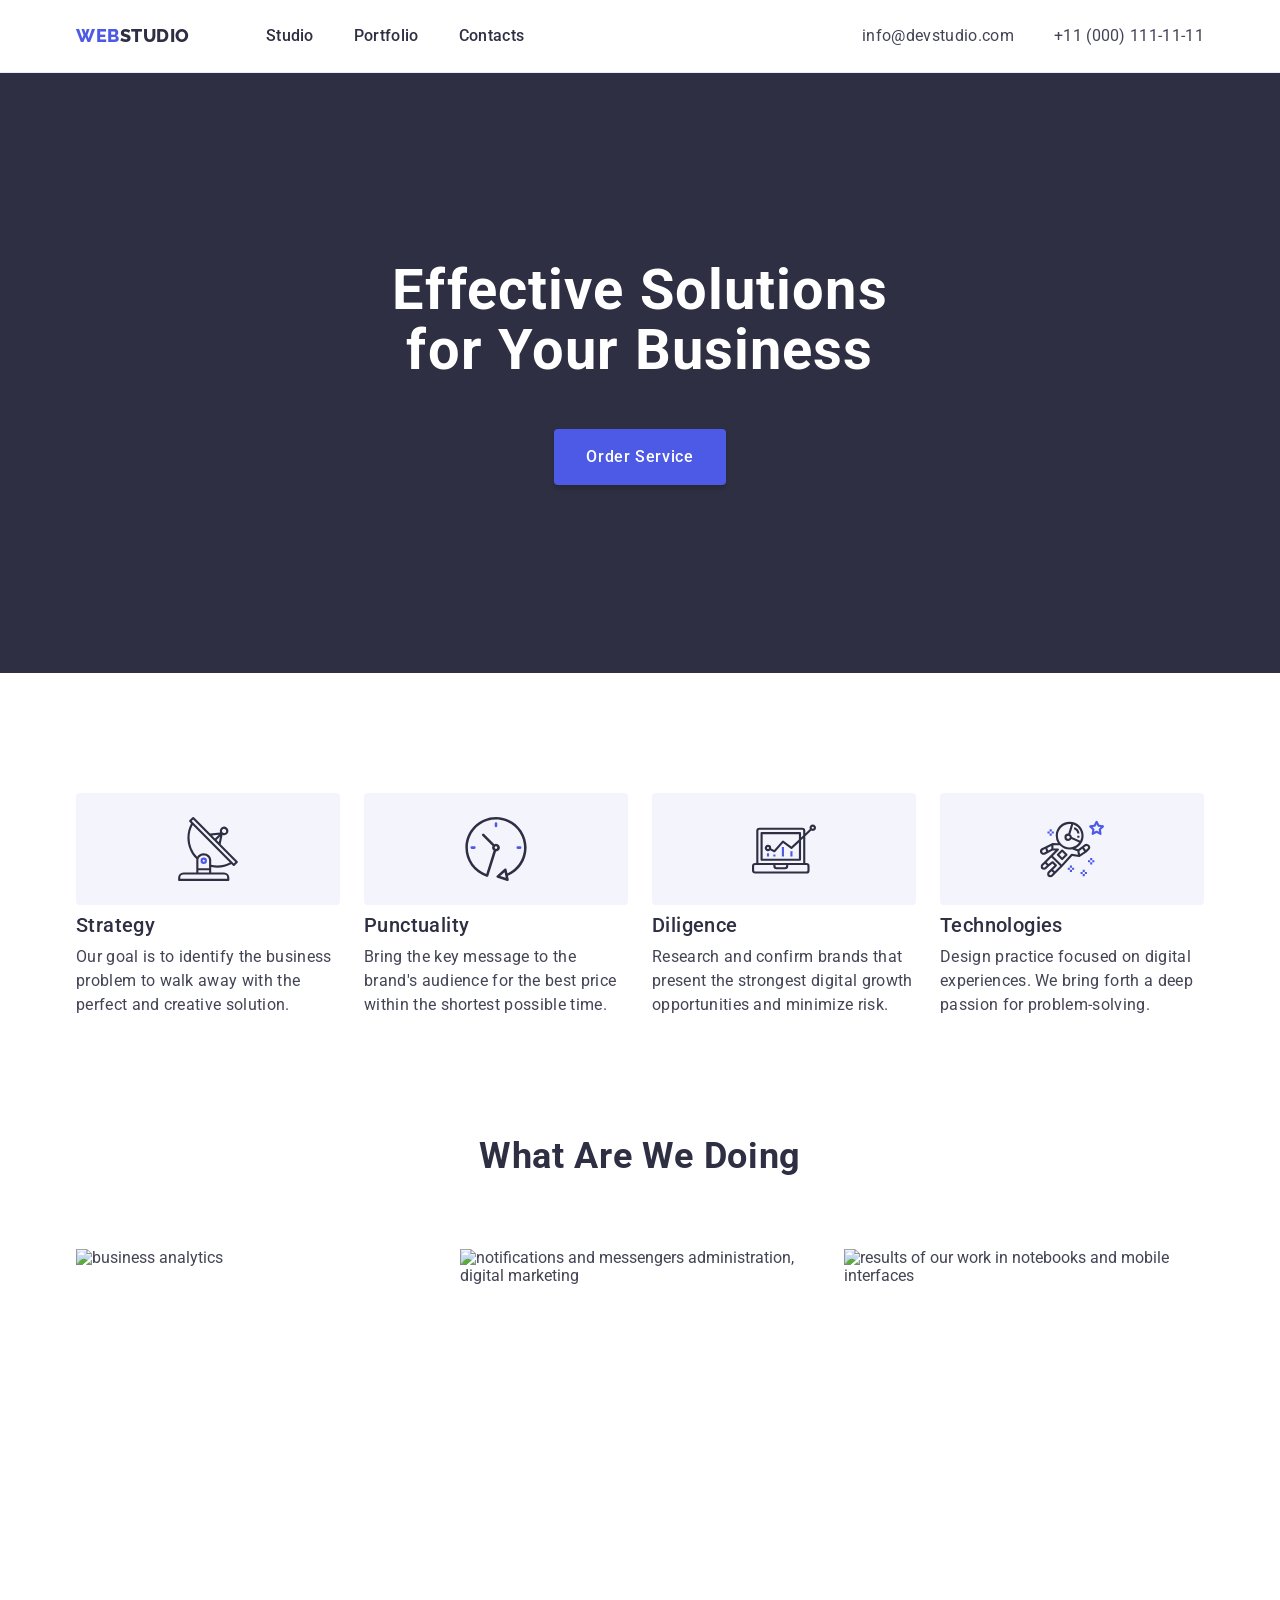
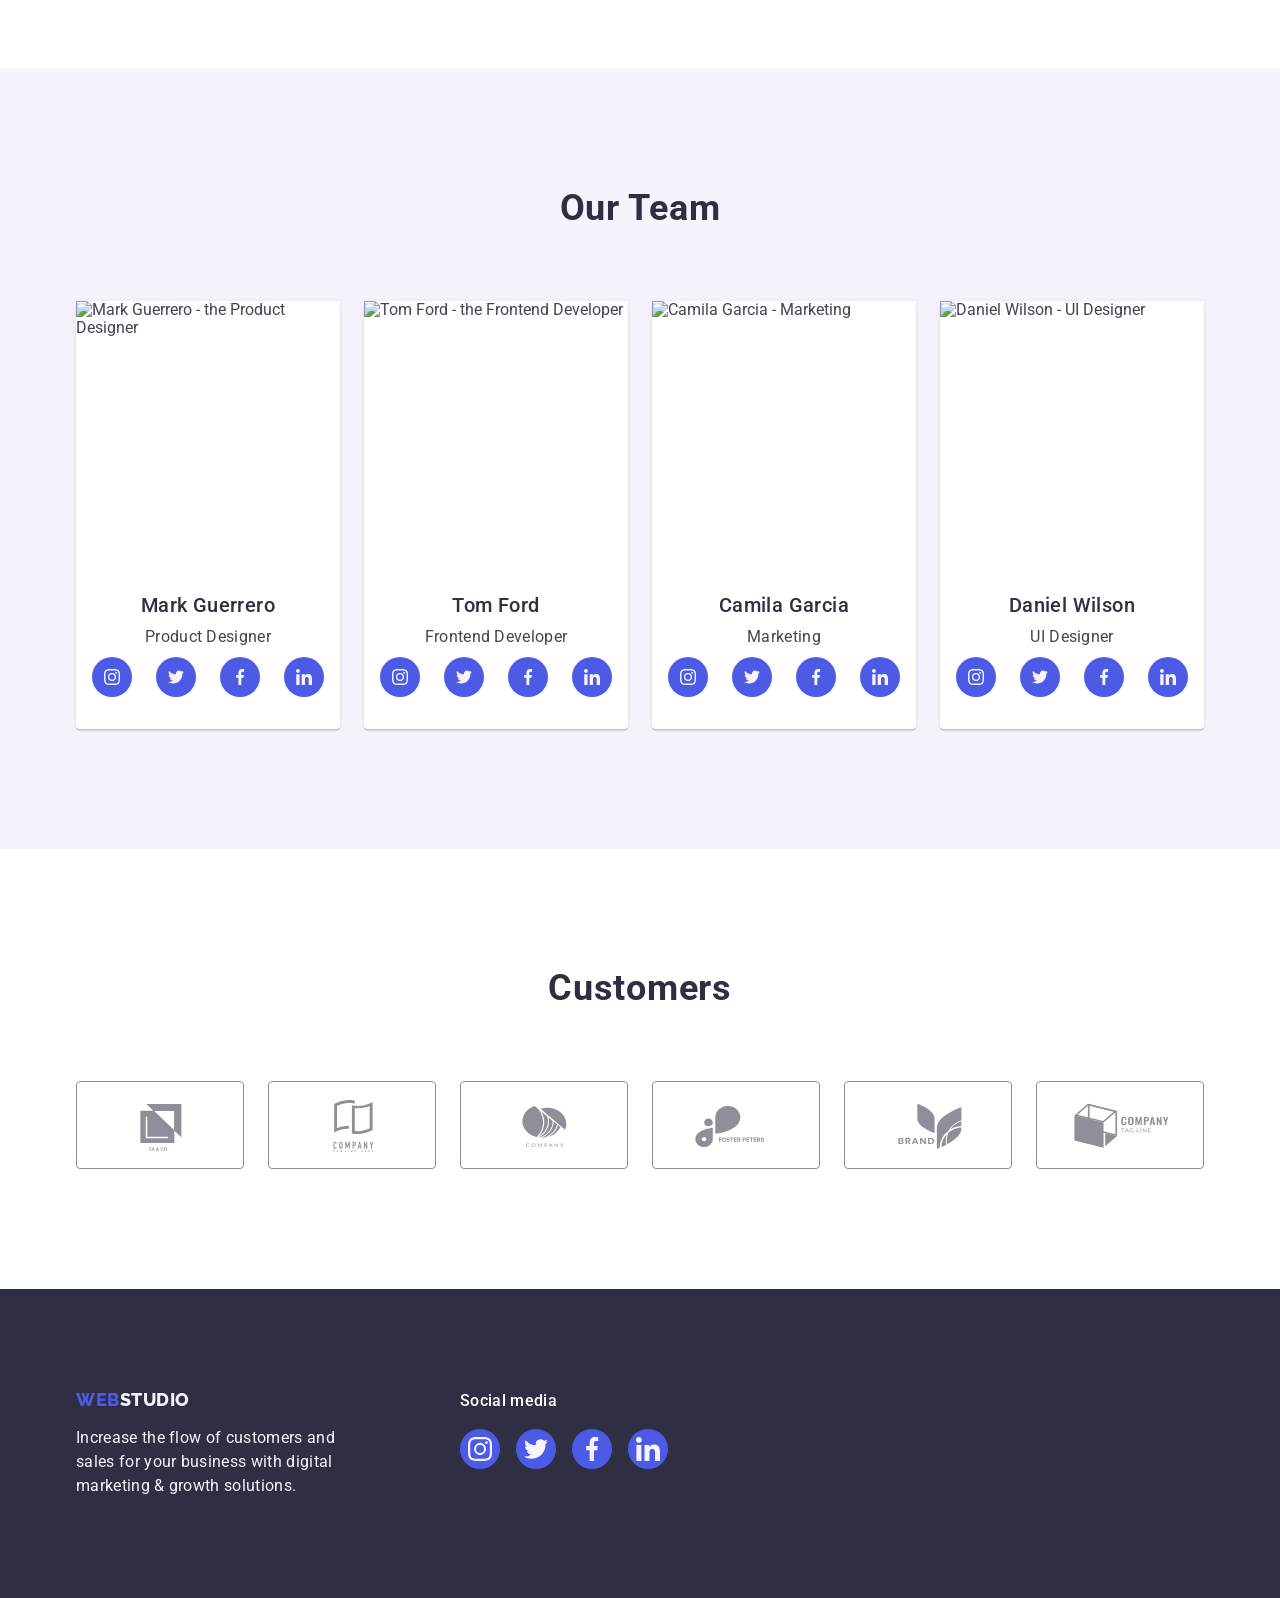
==== commit 7055f5c2: "edits" ====
--- a/index.html
+++ b/index.html
@@ -18,7 +18,7 @@
           <a class="logo-link" href="./index.html" target="_self" title="main page WEBSTUDIO">Web<span class="logo">Studio</span></a>
           <ul class="navigation-list">
             <li class="navigation-list-item">
-              <a class="navigation-link is-active" href="./index.html" target="_self" title="main page WEBSTUDIO">Studio</a>
+              <a class="navigation-link" href="./index.html" target="_self" title="main page WEBSTUDIO">Studio</a>
             </li>
             <li class="navigation-list-item">
               <a class="navigation-link" href="./portfolio.html" target="_self" title="Portfolio page">Portfolio</a>
@@ -281,43 +281,43 @@
           <ul class="customers-list">
             <li class="customers-list-item">
               <a class="customers-link" href="./#" target="_blank" rel="noreferrer noopener" title="YA & CO">
-                <svg class="customers-icon" width="41" height="47">
-                  <use href="./images/icons.svg#icon-group-1"></use>
+                <svg class="customers-icon" width="104" height="56">
+                  <use href="./images/icons.svg#icon-logo-1"></use>
                 </svg>
               </a>
             </li>
             <li class="customers-list-item">
               <a class="customers-link" href="./#" target="_blank" rel="noreferrer noopener" title="COMPANY TAGLINE HERE">
-                <svg class="customers-icon" width="40" height="52">
-                  <use href="./images/icons.svg#icon-group-2"></use>
+                <svg class="customers-icon" width="104" height="56">
+                  <use href="./images/icons.svg#icon-logo-2"></use>
                 </svg>
               </a>
             </li>
             <li class="customers-list-item">
               <a class="customers-link" href="./#" target="_blank" rel="noreferrer noopener" title="COMPANY">
-                <svg class="customers-icon" width="44" height="41">
-                  <use href="./images/icons.svg#icon-group-3"></use>
+                <svg class="customers-icon" width="104" height="56">
+                  <use href="./images/icons.svg#icon-logo-3"></use>
                 </svg>
               </a>
             </li>
             <li class="customers-list-item">
               <a class="customers-link" href="./#" target="_blank" rel="noreferrer noopener" title="FOSTER PETERS">
-                <svg class="customers-icon" width="84" height="41h">
-                  <use href="./images/icons.svg#icon-group-4"></use>
+                <svg class="customers-icon" width="104" height="56">
+                  <use href="./images/icons.svg#icon-logo-4"></use>
                 </svg>
               </a>
             </li>
             <li class="customers-list-item">
               <a class="customers-link" href="./#" target="_blank" rel="noreferrer noopener" title="BRAND">
-                <svg class="customers-icon" width="63" height="45">
-                  <use href="./images/icons.svg#icon-group-5"></use>
+                <svg class="customers-icon" width="104" height="56">
+                  <use href="./images/icons.svg#icon-logo-5"></use>
                 </svg>
               </a>
             </li>
             <li class="customers-list-item">
               <a class="customers-link" href="./#" target="_blank" rel="noreferrer noopener" title="COMPANY TAG LINE">
-                <svg class="customers-icon" width="94" height="44h">
-                  <use href="./images/icons.svg#icon-group-6"></use>
+                <svg class="customers-icon" width="104" height="56">
+                  <use href="./images/icons.svg#icon-logo-6"></use>
                 </svg>
               </a>
             </li>
--- a/css/styles.css
+++ b/css/styles.css
@@ -150,22 +150,6 @@
     color: var(--primary-text-color);
 }
 
-.is-active {
-    position: relative;
-    color: #404BBF;
-}
-
-.is-active::after {
-    content: "";
-    position: absolute;
-    bottom: 0;
-    right: 0;
-    width: 100%;
-    height: 4px;
-    background-color: #404BBF;;
-    border-radius: 2px;
-}
-
 .navigation-link:hover {
     color: var(--accent-color);
 }
@@ -445,7 +429,7 @@
 }
 
 .customers-list-item {
-    flex-basis: calc((100% - 120px) / 6);
+    width: calc((100% - 120px) / 6);
     height: 88px;
 }
 
@@ -640,34 +624,13 @@
     box-shadow: 0px 1px 6px rgba(46, 47, 66, 0.08), 0px 1px 1px rgba(46, 47, 66, 0.16), 0px 2px 1px rgba(46, 47, 66, 0.08);
 }
 
-.portfolio-img-thumb {
-    position: relative;
-    overflow: hidden;
-}
-
-.active-text {
-    position: absolute;
-    top: 0;
-    left: 0;
-    width: 100%;
-    height: 100%;
-    padding: 40px 32px 0 32px;
-    transform: translate(0, 100%);
-    font-weight: 400;
-    font-size: 16px;
-    line-height: 1.5;
-    letter-spacing: 0.02em;
-    background-color: #4D5AE5;
-    color: #F4F4FD;
-}
-
-.portfolio-description-thumb {
+.portfolio-list-thumb {
     padding: 32px 16px;
     border: 1px solid #E7E9FC;
     border-top: none;
 }
 
-.portfolio-description-header {
+.portfolio-list-header {
     /* margin-top: 32px;
     padding-left: 16px; */
     margin-bottom: 8px;
@@ -685,9 +648,4 @@
     line-height: 1.5;
     letter-spacing: 0.02em;
     color: var(--secondary-text-color);
-}
-
-.portfolio-list-link:hover .overlay-card {
-    transform: translate(0, 0);
-    opacity: 1;
 }
